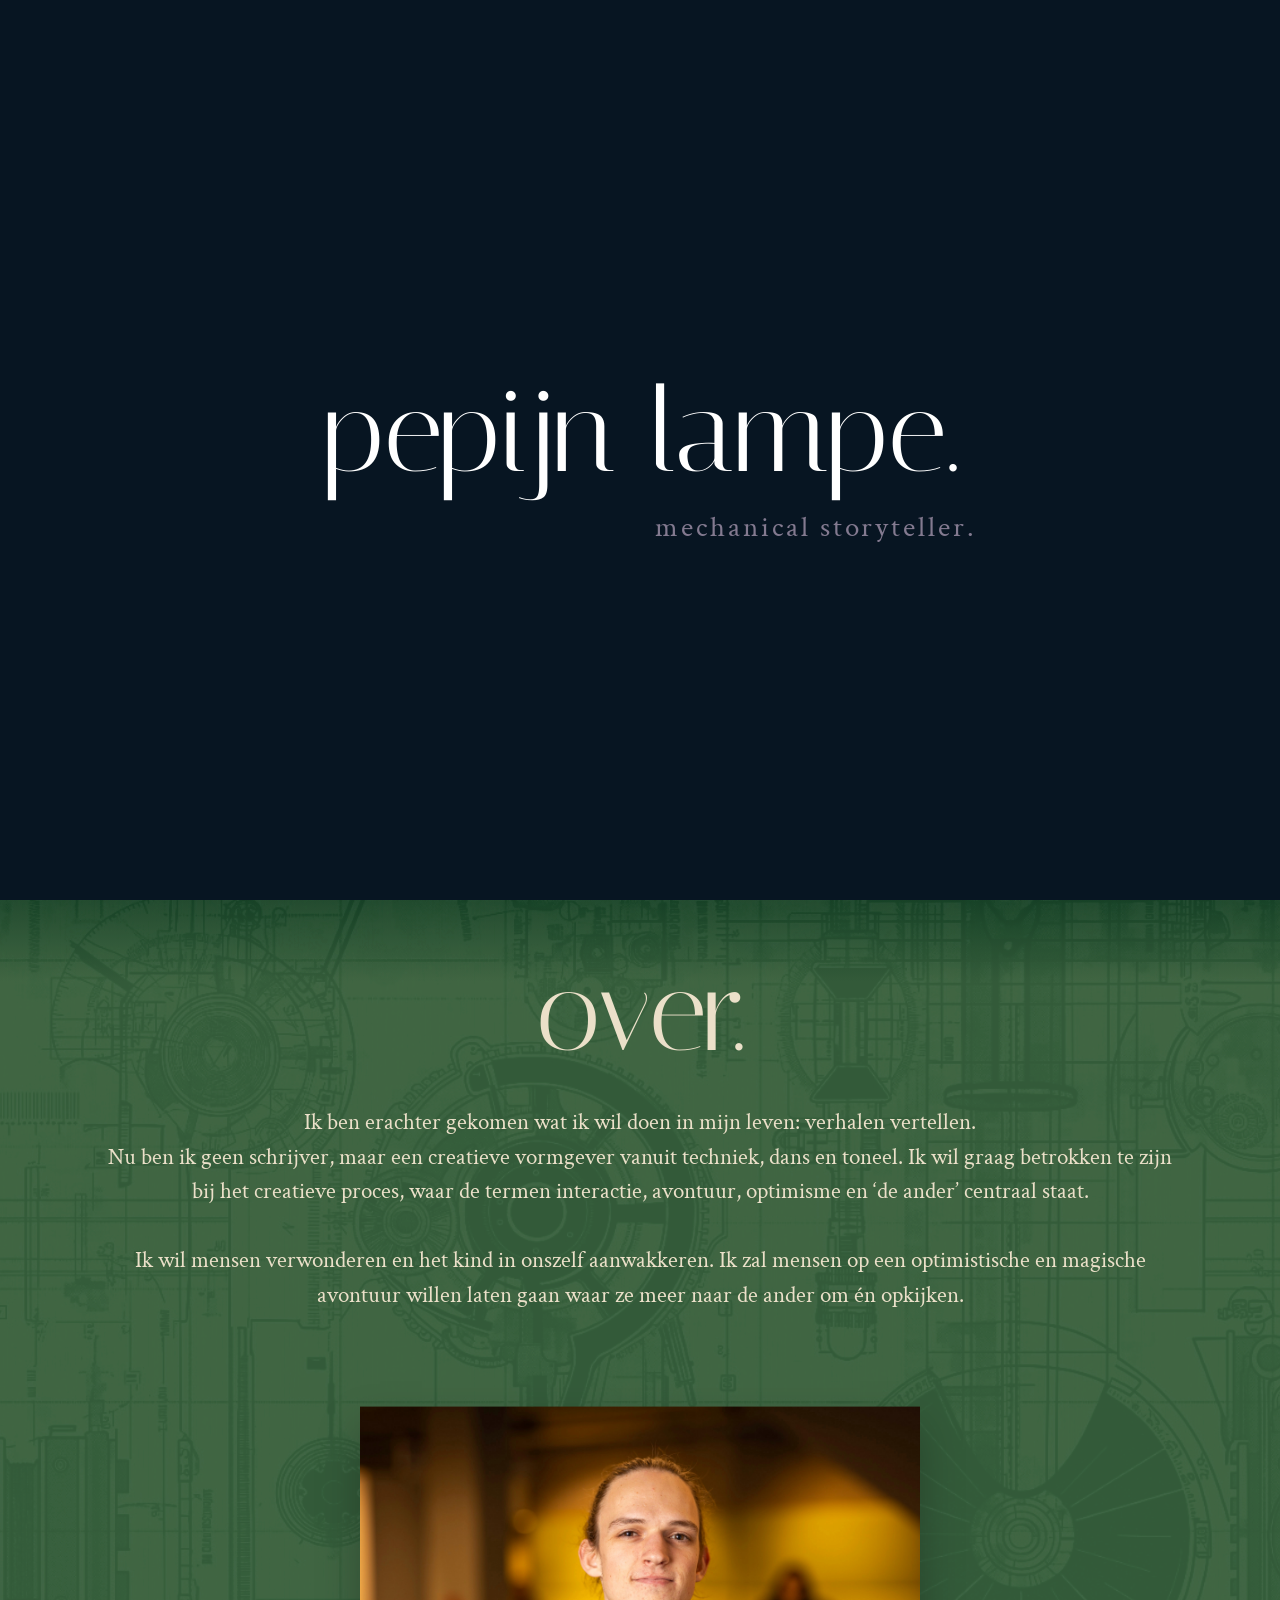
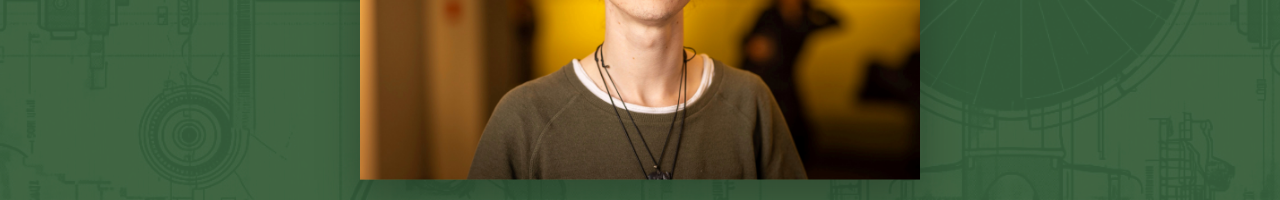
==== index.html @ c60a354a "Added Head and About Page" ====
<!doctype html>
<html lang="en">
  <head>
    <meta charset="utf-8" />
    <meta name="viewport" content="width=device-width, initial-scale=1" />
    <title>Pepijn Lampe</title>
    <link
      href="https://fonts.googleapis.com/css2?family=Italiana&display=swap"
      rel="stylesheet"
    />
    <link
      href="https://fonts.googleapis.com/css2?family=Crimson+Text:ital,wght@0,400;0,600;0,700;1,400;1,600;1,700&display=swap"
      rel="stylesheet"
    />
    <style>
      html,
      body {
        height: 100%;
        margin: 0;
      }
      body {
        background: #071522;
        margin: 0;
      }
      .section {
        min-height: 100vh;
        width: 100%;
        display: grid;
        place-items: center;
      }
      .section--hero {
        background: #071522;
      }
      .title {
        font-family: "Italiana", serif;
        font-size: 120pt;
        font-weight: lighter;
        color: #ffffff;
        line-height: 1;
        text-align: center;
        white-space: nowrap;
      }
      .hero {
        display: flex;
        flex-direction: column;
        align-items: center;
      }
      .name-line {
        display: block;
      }
      .subtitle {
        margin-top: 0.25em;
        font-size: 0.25em;
        color: #837a90;
        font-family: "Crimson Text", serif;
        font-weight: 400;
        font-style: normal;
        letter-spacing: 0.1em;
        transform: translate(6em, 0.5em); /* increase/decrease this */
      }

      .section--about {
        background: linear-gradient(to bottom, #174327 0%, #355e3b 9%, #355e3b 100%);
        --about-bg-image: url("source/background_picture.jpg");
        color: #ffffff;
        padding: 6vh 8vw;
        box-sizing: border-box;
        place-items: start center;
        position: relative;
        overflow: hidden;
      }
      .section--about::before {
        content: "";
        position: absolute;
        inset: 0;
        background-image: var(--about-bg-image, none);
        background-size: cover;
        background-position: center;
        opacity: 0.05;
        mix-blend-mode: hard-light;
        pointer-events: none;
        z-index: 0;
      }
      .section--about > * {
        position: relative;
        z-index: 1;
      }
      .about-wrap {
        width: min(70ch, 100%);
        display: flex;
        flex-direction: column;
        gap: 4vh;
        font-size: clamp(56px, 9vw, 140px);
      }
      .about-title {
        font-family: "Italiana", serif;
        font-weight: lighter;
        font-size: 1em;
        color: #EBE0C9;
        line-height: 1;
        text-align: center;
        margin: 0;
      }
      .about-body {
        font-family: "Crimson Text", serif;
        font-weight: 400;
        font-style: normal;
        font-size: 0.2em;
        color: #EBE0C9;
        line-height: 1.5;
        text-align: center;
        white-space: normal;
        margin: 0;
      }
      .about-photo {
        width: 45vw;
        max-width: 560px;
        aspect-ratio: 3 / 2;
        object-fit: cover;
        margin: 0 auto;
        display: block;
        box-shadow: 0 20px 40px rgba(0, 0, 0, 0.25);
        transform: translate(0, 0.5em);
      }
    </style>
  </head>
  <body>
    <section class="section section--hero" aria-label="Home">
      <main id="title" class="title hero" aria-label="Main title">
        <span class="name-line">pepijn lampe.</span>
        <span class="subtitle">mechanical storyteller.</span>
      </main>
    </section>

    <section class="section section--about" aria-label="About">
      <div class="about-wrap">
        <h2 class="about-title">over.</h2>
        <p class="about-body">
          Ik ben erachter gekomen wat ik wil doen in mijn leven: verhalen
          vertellen. <br />Nu ben ik geen schrijver, maar een creatieve vormgever
          vanuit techniek, dans en toneel. Ik wil graag betrokken te zijn bij het
          creatieve proces, waar de termen interactie, avontuur, optimisme en
          ‘de ander’ centraal staat.
          <br /><br />
          Ik wil mensen verwonderen en het kind in onszelf aanwakkeren. Ik zal
          mensen op een optimistische en magische avontuur willen laten gaan waar
          ze meer naar de ander om én opkijken.
        </p>
        <img
          class="about-photo"
          src="source/pasfoto_pep.jpg"
          alt="Pasfoto Pepijn Lampe"
        />
      </div>
    </section>
    <script>
      (function () {
        const el = document.getElementById("title");
        if (!el) return;

        const BASE_PX = 160; // ~120pt at 96dpi; used as starting point
        const TARGET_VW = 0.5; // aim for 50% viewport width
        const MIN_VW = 0.25;
        const MAX_VW = 0.75;

        function clamp(n, min, max) {
          return Math.max(min, Math.min(max, n));
        }

        function fit() {
          const vw = window.innerWidth;
          const minW = vw * MIN_VW;
          const maxW = vw * MAX_VW;
          const targetW = clamp(vw * TARGET_VW, minW, maxW);

          el.style.fontSize = BASE_PX + "px";
          const w = el.getBoundingClientRect().width || 1;
          const scale = targetW / w;
          el.style.fontSize = Math.max(1, BASE_PX * scale) + "px";
        }

        let raf = 0;
        function scheduleFit() {
          cancelAnimationFrame(raf);
          raf = requestAnimationFrame(fit);
        }

        window.addEventListener("resize", scheduleFit, { passive: true });
        scheduleFit();
      })();
    </script>
  </body>
</html>
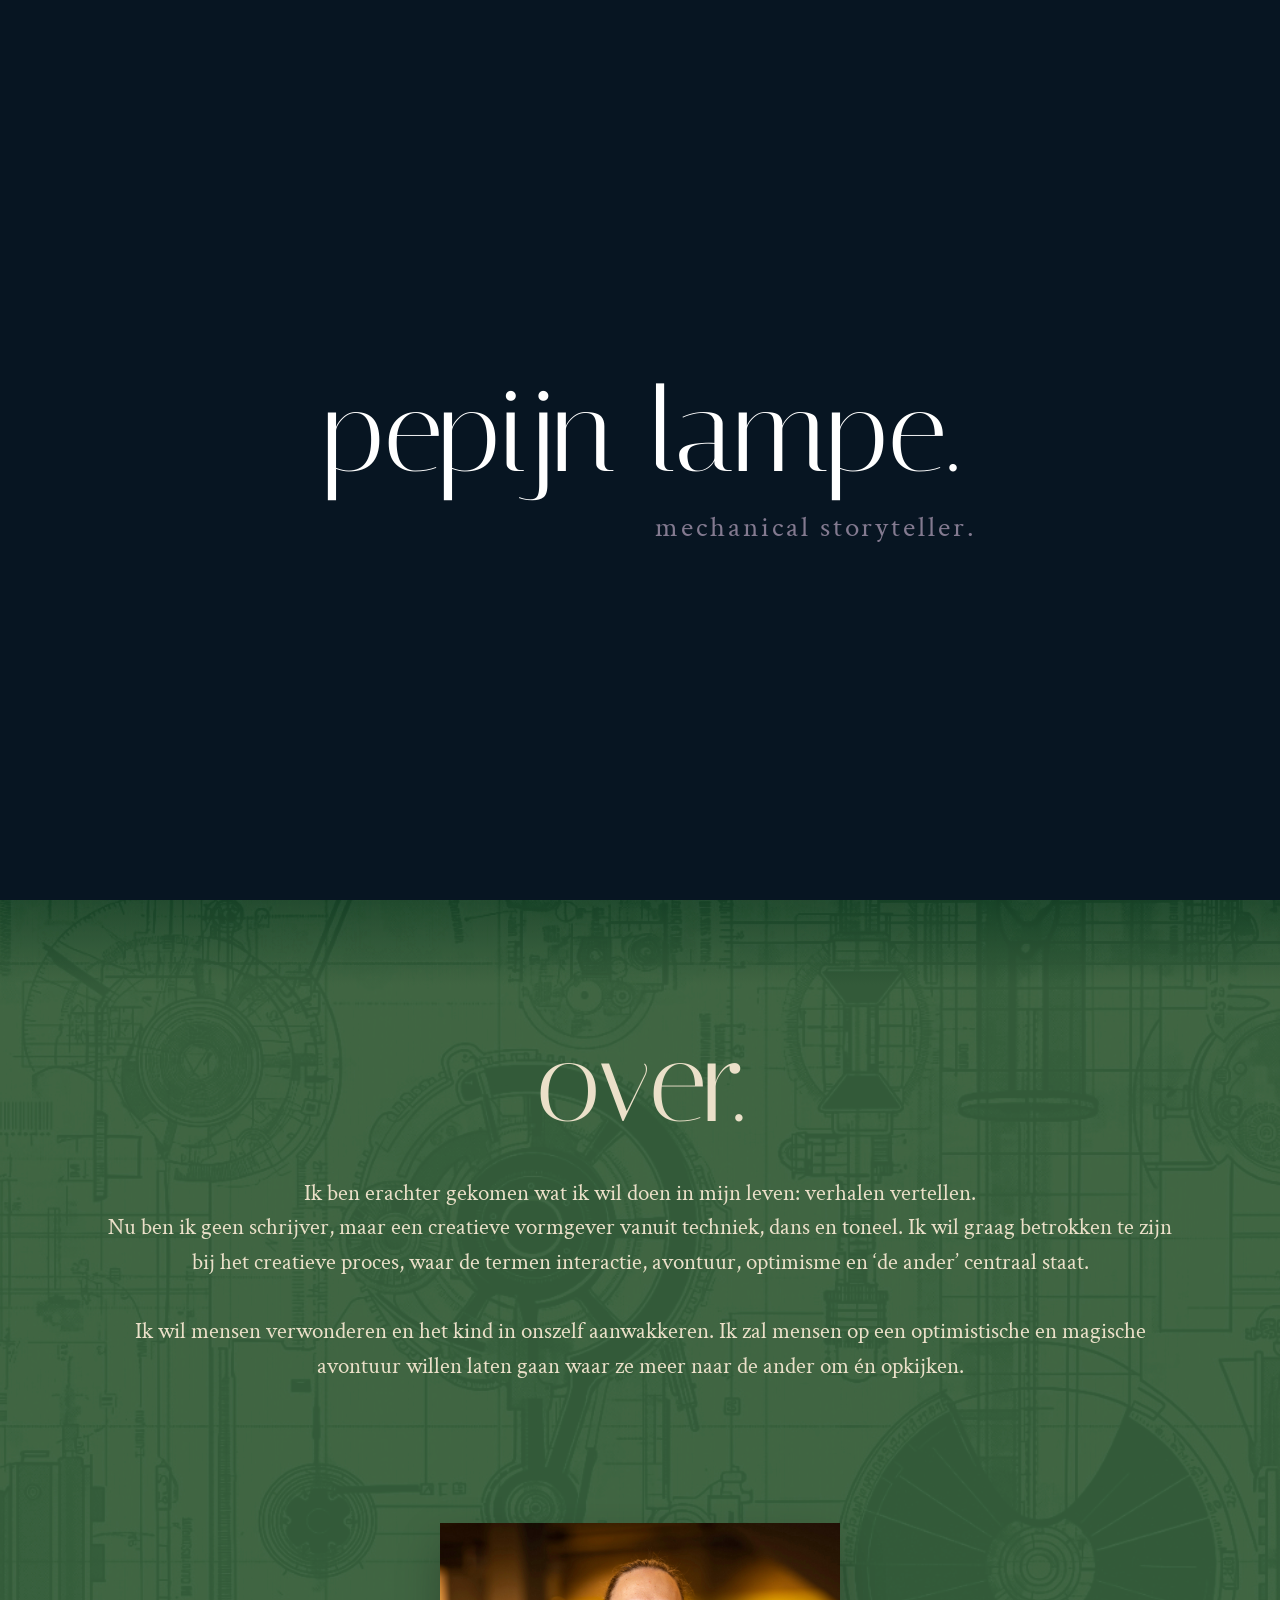
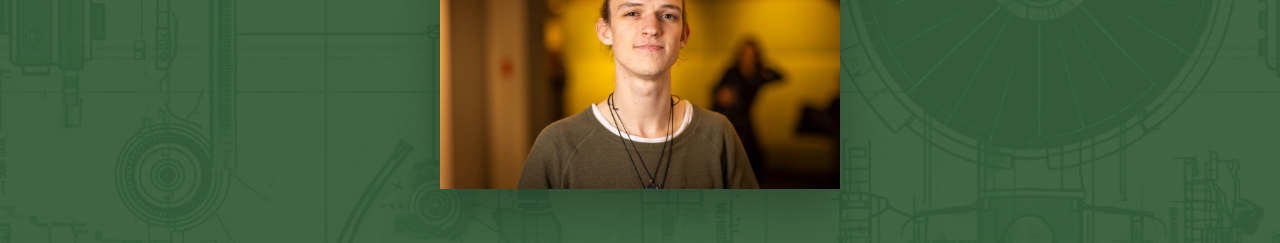
==== commit 64a1c59d: "addedPhoto" ====
--- a/index.html
+++ b/index.html
@@ -105,7 +105,7 @@
         font-family: "Crimson Text", serif;
         font-weight: 400;
         font-style: normal;
-        font-size: 0.2em;
+        font-size: clamp(7pt, 0.2em, 100vw);
         color: #EBE0C9;
         line-height: 1.5;
         text-align: center;
@@ -113,14 +113,12 @@
         margin: 0;
       }
       .about-photo {
-        width: 45vw;
-        max-width: 560px;
+        width: min(400px, 90vw);
         aspect-ratio: 3 / 2;
         object-fit: cover;
         margin: 0 auto;
         display: block;
         box-shadow: 0 20px 40px rgba(0, 0, 0, 0.25);
-        transform: translate(0, 0.5em);
       }
     </style>
   </head>
@@ -134,6 +132,7 @@
 
     <section class="section section--about" aria-label="About">
       <div class="about-wrap">
+        <p class="about-body"> <br/> </p>
         <h2 class="about-title">over.</h2>
         <p class="about-body">
           Ik ben erachter gekomen wat ik wil doen in mijn leven: verhalen
@@ -145,6 +144,8 @@
           Ik wil mensen verwonderen en het kind in onszelf aanwakkeren. Ik zal
           mensen op een optimistische en magische avontuur willen laten gaan waar
           ze meer naar de ander om én opkijken.
+          <br /><br />
+          <br /><br />
         </p>
         <img
           class="about-photo"
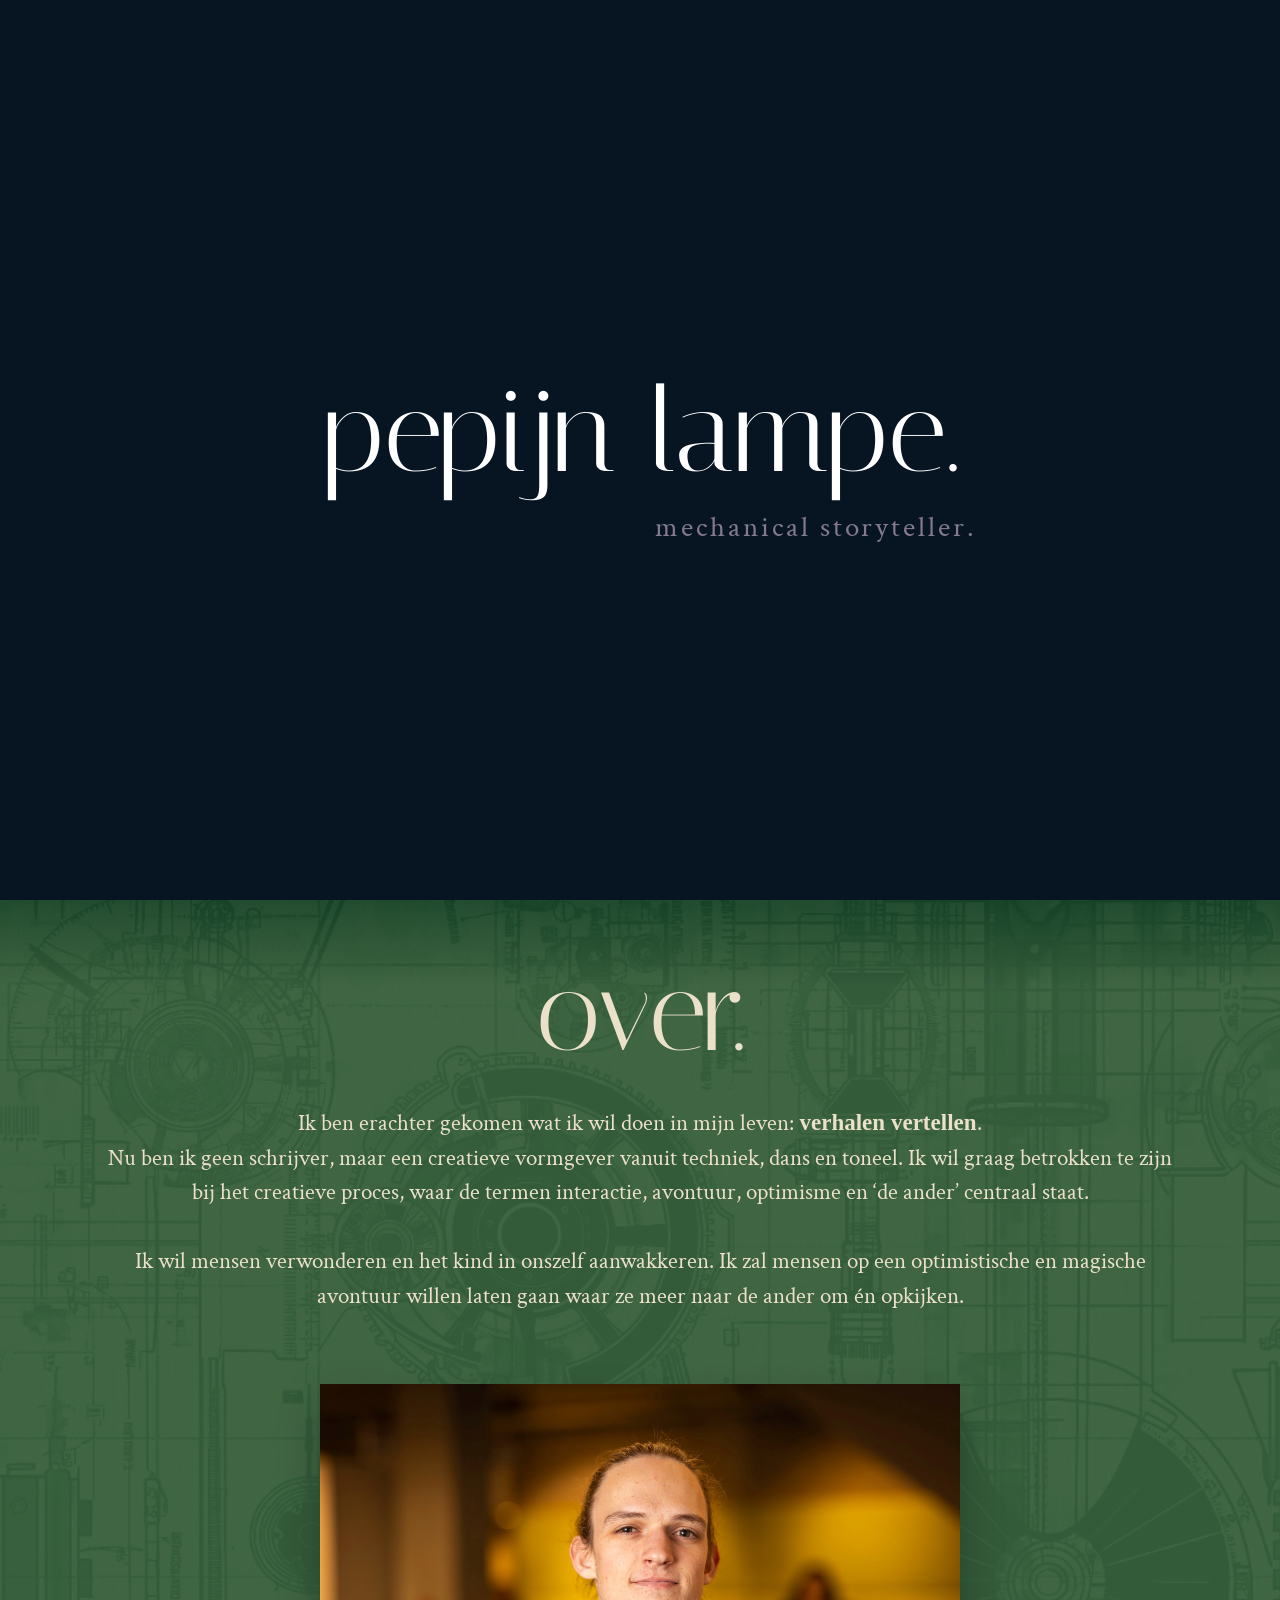
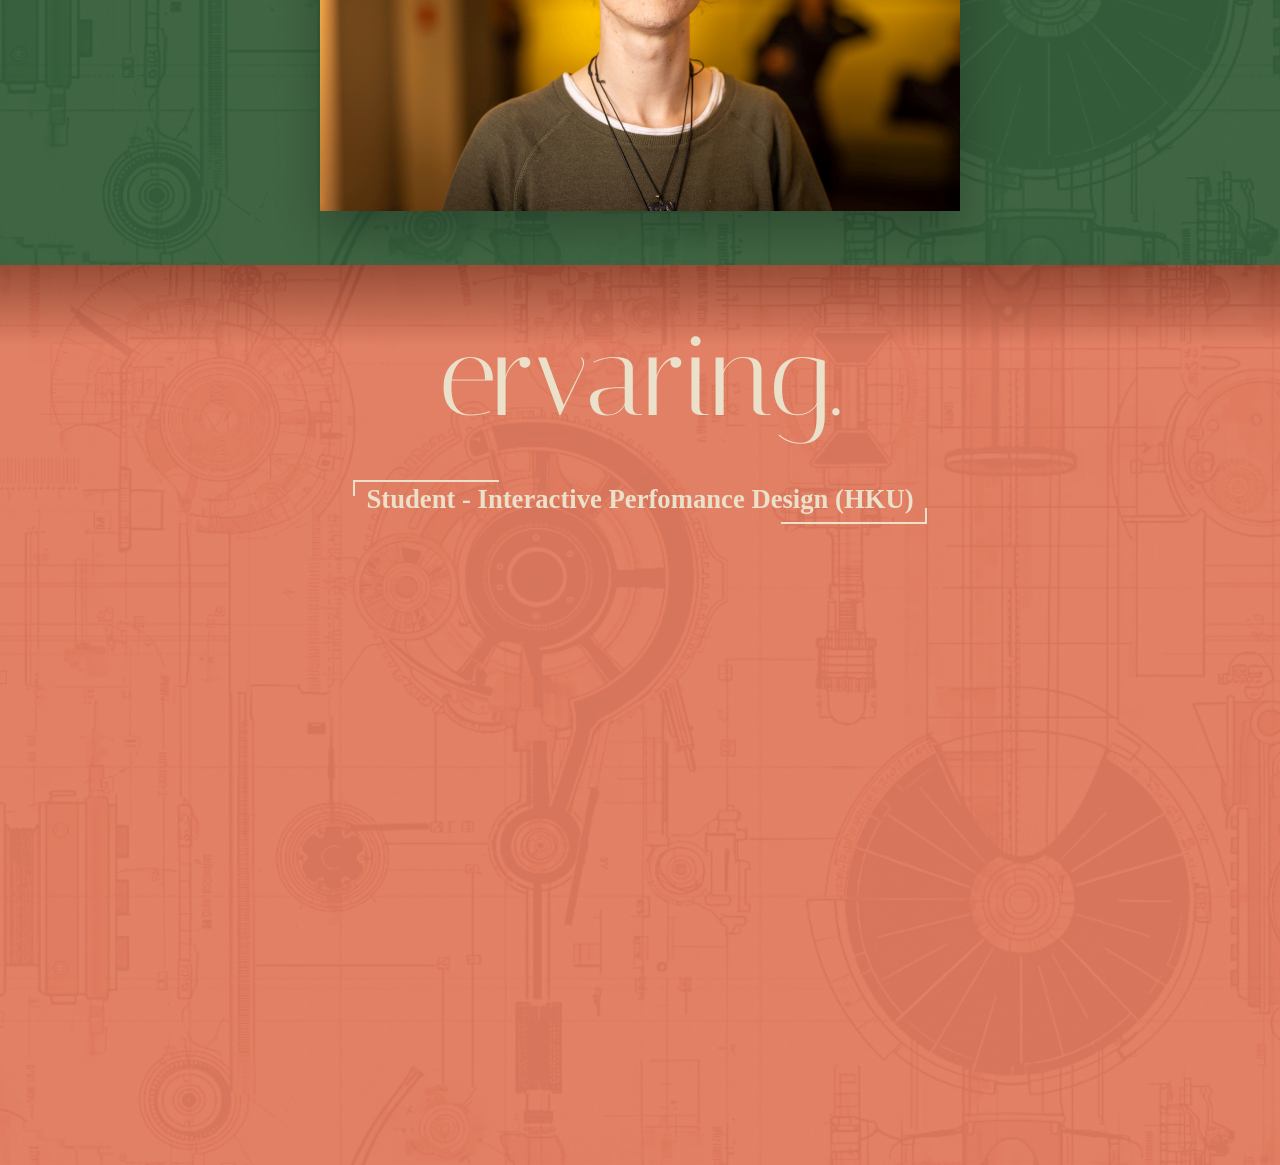
==== commit 25f658f3: "New CSS" ====
--- a/index.html
+++ b/index.html
@@ -12,115 +12,7 @@
       href="https://fonts.googleapis.com/css2?family=Crimson+Text:ital,wght@0,400;0,600;0,700;1,400;1,600;1,700&display=swap"
       rel="stylesheet"
     />
-    <style>
-      html,
-      body {
-        height: 100%;
-        margin: 0;
-      }
-      body {
-        background: #071522;
-        margin: 0;
-      }
-      .section {
-        min-height: 100vh;
-        width: 100%;
-        display: grid;
-        place-items: center;
-      }
-      .section--hero {
-        background: #071522;
-      }
-      .title {
-        font-family: "Italiana", serif;
-        font-size: 120pt;
-        font-weight: lighter;
-        color: #ffffff;
-        line-height: 1;
-        text-align: center;
-        white-space: nowrap;
-      }
-      .hero {
-        display: flex;
-        flex-direction: column;
-        align-items: center;
-      }
-      .name-line {
-        display: block;
-      }
-      .subtitle {
-        margin-top: 0.25em;
-        font-size: 0.25em;
-        color: #837a90;
-        font-family: "Crimson Text", serif;
-        font-weight: 400;
-        font-style: normal;
-        letter-spacing: 0.1em;
-        transform: translate(6em, 0.5em); /* increase/decrease this */
-      }
-
-      .section--about {
-        background: linear-gradient(to bottom, #174327 0%, #355e3b 9%, #355e3b 100%);
-        --about-bg-image: url("source/background_picture.jpg");
-        color: #ffffff;
-        padding: 6vh 8vw;
-        box-sizing: border-box;
-        place-items: start center;
-        position: relative;
-        overflow: hidden;
-      }
-      .section--about::before {
-        content: "";
-        position: absolute;
-        inset: 0;
-        background-image: var(--about-bg-image, none);
-        background-size: cover;
-        background-position: center;
-        opacity: 0.05;
-        mix-blend-mode: hard-light;
-        pointer-events: none;
-        z-index: 0;
-      }
-      .section--about > * {
-        position: relative;
-        z-index: 1;
-      }
-      .about-wrap {
-        width: min(70ch, 100%);
-        display: flex;
-        flex-direction: column;
-        gap: 4vh;
-        font-size: clamp(56px, 9vw, 140px);
-      }
-      .about-title {
-        font-family: "Italiana", serif;
-        font-weight: lighter;
-        font-size: 1em;
-        color: #EBE0C9;
-        line-height: 1;
-        text-align: center;
-        margin: 0;
-      }
-      .about-body {
-        font-family: "Crimson Text", serif;
-        font-weight: 400;
-        font-style: normal;
-        font-size: clamp(7pt, 0.2em, 100vw);
-        color: #EBE0C9;
-        line-height: 1.5;
-        text-align: center;
-        white-space: normal;
-        margin: 0;
-      }
-      .about-photo {
-        width: min(400px, 90vw);
-        aspect-ratio: 3 / 2;
-        object-fit: cover;
-        margin: 0 auto;
-        display: block;
-        box-shadow: 0 20px 40px rgba(0, 0, 0, 0.25);
-      }
-    </style>
+    <link rel="stylesheet" href="styles.css" />
   </head>
   <body>
     <section class="section section--hero" aria-label="Home">
@@ -130,13 +22,12 @@
       </main>
     </section>
 
-    <section class="section section--about" aria-label="About">
+    <section class="section section--about" aria-label="over">
       <div class="about-wrap">
-        <p class="about-body"> <br/> </p>
         <h2 class="about-title">over.</h2>
         <p class="about-body">
-          Ik ben erachter gekomen wat ik wil doen in mijn leven: verhalen
-          vertellen. <br />Nu ben ik geen schrijver, maar een creatieve vormgever
+          Ik ben erachter gekomen wat ik wil doen in mijn leven: <strong> verhalen
+          vertellen</strong>. <br />Nu ben ik geen schrijver, maar een creatieve vormgever
           vanuit techniek, dans en toneel. Ik wil graag betrokken te zijn bij het
           creatieve proces, waar de termen interactie, avontuur, optimisme en
           ‘de ander’ centraal staat.
@@ -145,13 +36,27 @@
           mensen op een optimistische en magische avontuur willen laten gaan waar
           ze meer naar de ander om én opkijken.
           <br /><br />
-          <br /><br />
         </p>
         <img
           class="about-photo"
           src="source/pasfoto_pep.jpg"
           alt="Pasfoto Pepijn Lampe"
         />
+      </div>
+    </section>
+
+    <section class="section section--experience" aria-label="ervaring">
+      <div class="experience-wrap">
+        <h2 class="about-title">ervaring.</h2>
+        <div class="hover-reveal" aria-label="Experience item">
+          <button class="hover-reveal__trigger" type="button">
+            Student - Interactive Perfomance Design (HKU)
+          </button>
+          <p class="hover-reveal__body">
+            In 2025 ben ik begonnen aan een kunststudie waarin performance en
+            design word samengevormd in een interactieve installatie.
+          </p>
+        </div>
       </div>
     </section>
     <script>
--- a/styles.css
+++ b/styles.css
@@ -0,0 +1,269 @@
+html,
+body {
+  height: 100%;
+  margin: 0;
+}
+
+body {
+  background: #071522;
+  margin: 0;
+}
+
+.section {
+  min-height: 100vh;
+  width: 100%;
+  display: grid;
+  place-items: center;
+}
+
+.section--hero {
+  min-height: 100vh;
+  background: #071522;
+}
+
+.title {
+  font-family: "Italiana", serif;
+  font-size: 120pt;
+  font-weight: lighter;
+  color: #ffffff;
+  line-height: 1;
+  text-align: center;
+  white-space: nowrap;
+}
+
+.hero {
+  display: flex;
+  flex-direction: column;
+  align-items: center;
+}
+
+.name-line {
+  display: block;
+}
+
+.subtitle {
+  margin-top: 0.25em;
+  font-size: 0.25em;
+  color: #837a90;
+  font-family: "Crimson Text", serif;
+  font-weight: 400;
+  font-style: normal;
+  letter-spacing: 0.1em;
+  transform: translate(6em, 0.5em); /* increase/decrease this */
+}
+
+.section--about {
+  background: linear-gradient(to bottom, #174327 0%, #355e3b 9%, #355e3b 100%);
+  --about-bg-image: url("source/background_picture.jpg");
+  color: #ffffff;
+  padding: 6vh 8vw;
+  box-sizing: border-box;
+  place-items: start center;
+  position: relative;
+  overflow: hidden;
+}
+
+.section--about::before {
+  content: "";
+  position: absolute;
+  inset: 0;
+  background-image: var(--about-bg-image, none);
+  background-size: cover;
+  background-position: center;
+  opacity: 0.05;
+  mix-blend-mode: hard-light;
+  pointer-events: none;
+  z-index: 0;
+}
+
+.section--about > * {
+  position: relative;
+  z-index: 1;
+}
+
+.about-wrap {
+  width: min(70ch, 100%);
+  display: flex;
+  flex-direction: column;
+  gap: 4vh;
+  font-size: clamp(56px, 9vw, 140px);
+}
+
+.about-title {
+  font-family: "Italiana", serif;
+  font-weight: lighter;
+  font-size: 1em;
+  color: #ebe0c9;
+  line-height: 1;
+  text-align: center;
+  margin: 0;
+}
+
+.about-body {
+  font-family: "Crimson Text", serif;
+  font-weight: 400;
+  font-style: normal;
+  font-size: clamp(7pt, 0.2em, 500vw);
+  color: #ebe0c9;
+  line-height: 1.5;
+  text-align: center;
+  white-space: normal;
+  margin: 0;
+}
+
+.about-photo {
+  width: 50vw;
+  aspect-ratio: 3 / 2;
+  object-fit: cover;
+  margin: 0 auto;
+  display: block;
+  box-shadow: 0 20px 40px rgba(0, 0, 0, 0.25);
+}
+
+.section--experience {
+  background: linear-gradient(to bottom, #944530 0%, #e07a5f 9%, #e07a5f 100%);
+  --about-bg-image: url("source/background_picture.jpg");
+  color: #ffffff;
+  padding: 6vh 8vw;
+  box-sizing: border-box;
+  place-items: start center;
+  position: relative;
+  overflow: hidden;
+}
+
+.section--experience::before {
+  content: "";
+  position: absolute;
+  inset: 0;
+  background-image: var(--about-bg-image, none);
+  background-size: cover;
+  background-position: center;
+  opacity: 0.05;
+  mix-blend-mode: hard-light;
+  pointer-events: none;
+  z-index: 0;
+}
+
+.section--experience > * {
+  position: relative;
+  z-index: 1;
+}
+
+.experience-wrap {
+  width: 100%;
+  display: flex;
+  flex-direction: column;
+  align-items: center;
+  gap: 4vh;
+  font-size: clamp(56px, 9vw, 140px);
+}
+
+.experience-title {
+  font-family: "Italiana", serif;
+  font-weight: lighter;
+  font-size: 1em;
+  color: #ebe0c9;
+  line-height: 1;
+  text-align: center;
+  margin: 0;
+}
+
+.hover-reveal {
+  width: min(80ch, 100%);
+  display: flex;
+  flex-direction: column;
+  align-items: center;
+  gap: 12px;
+}
+
+.hover-reveal__trigger {
+  appearance: none;
+  background: transparent;
+  border: 0;
+  padding: 14px 18px;
+  cursor: pointer;
+  color: #ebe0c9;
+  font-family: "Crimson Text", serif;
+  font-weight: 700;
+  font-size: clamp(11pt, 2.6vw, 20pt);
+  text-align: center;
+  position: relative;
+}
+
+.hover-reveal__trigger::before,
+.hover-reveal__trigger::after {
+  content: "";
+  position: absolute;
+  width: 144px;
+  height: 14px;
+  border-color: currentColor;
+  transition:
+    transform 280ms ease,
+    width 280ms ease,
+    height 280ms ease;
+}
+
+/* upper-left corner */
+.hover-reveal__trigger::before {
+  left: 0;
+  top: 0;
+  border-left: 2px solid currentColor;
+  border-top: 2px solid currentColor;
+  transform: translate(5px, 10px);
+}
+
+/* lower-right corner */
+.hover-reveal__trigger::after {
+  right: 0;
+  bottom: 0;
+  border-right: 2px solid currentColor;
+  border-bottom: 2px solid currentColor;
+  transform: translate(-5px, -5px);
+}
+
+.hover-reveal__body {
+  color: #ebe0c9;
+  font-family: "Crimson Text", serif;
+  font-weight: 400;
+  font-size: 14pt;
+  line-height: 1.5;
+  text-align: center;
+  margin: 0;
+  max-height: 0;
+  opacity: 0;
+  transform: translateY(-6px);
+  overflow: hidden;
+  transition:
+    max-height 320ms ease,
+    opacity 200ms ease,
+    transform 200ms ease;
+}
+
+.hover-reveal:hover .hover-reveal__body,
+.hover-reveal:focus-within .hover-reveal__body {
+  max-height: 240px;
+  opacity: 1;
+  transform: translateY(0);
+}
+
+.hover-reveal:hover .hover-reveal__trigger::before,
+.hover-reveal:focus-within .hover-reveal__trigger::before {
+  width: 26px;
+  height: 26px;
+  transform: translate(-12px, -7px);
+}
+
+.hover-reveal:hover .hover-reveal__trigger::after,
+.hover-reveal:focus-within .hover-reveal__trigger::after {
+  width: 26px;
+  height: 26px;
+  transform: translate(12px, 7px);
+}
+
+@media (prefers-reduced-motion: reduce) {
+  .hover-reveal__trigger::before,
+  .hover-reveal__trigger::after,
+  .hover-reveal__body {
+    transition: none;
+  }
+}
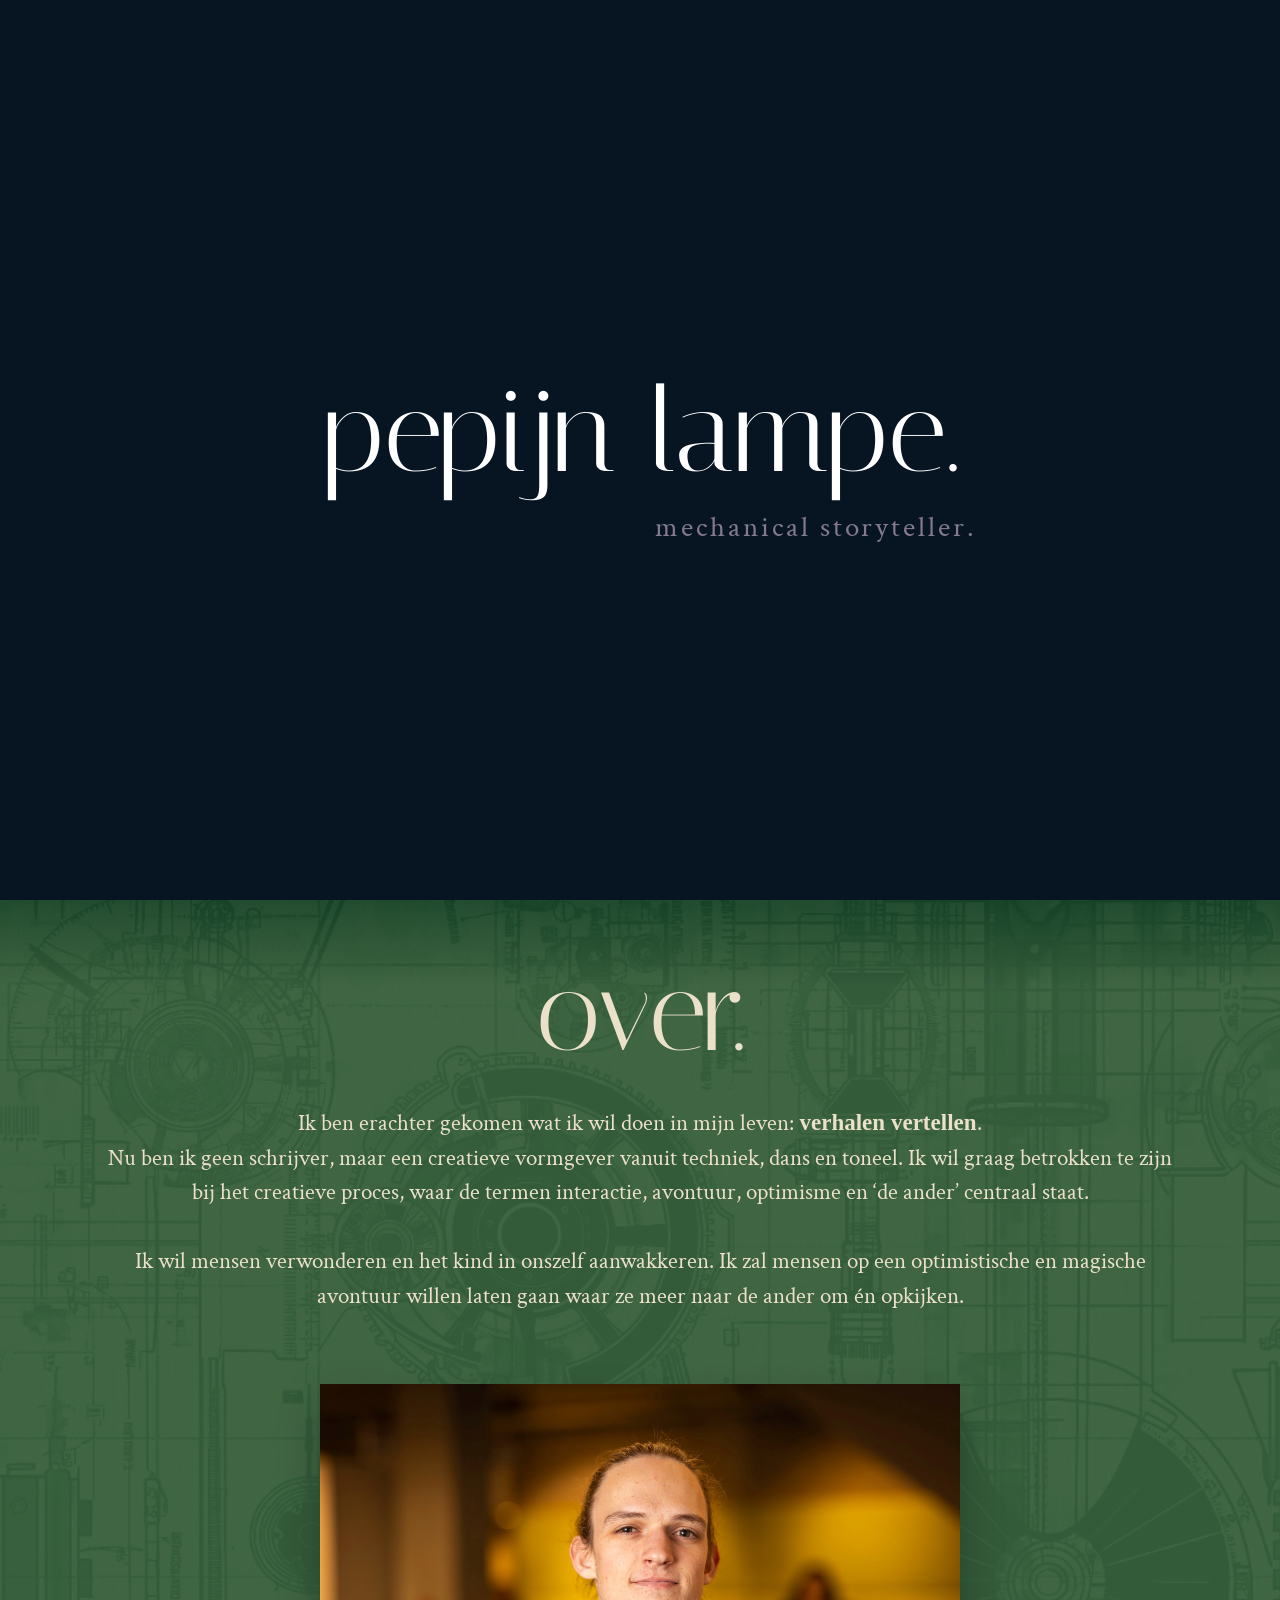
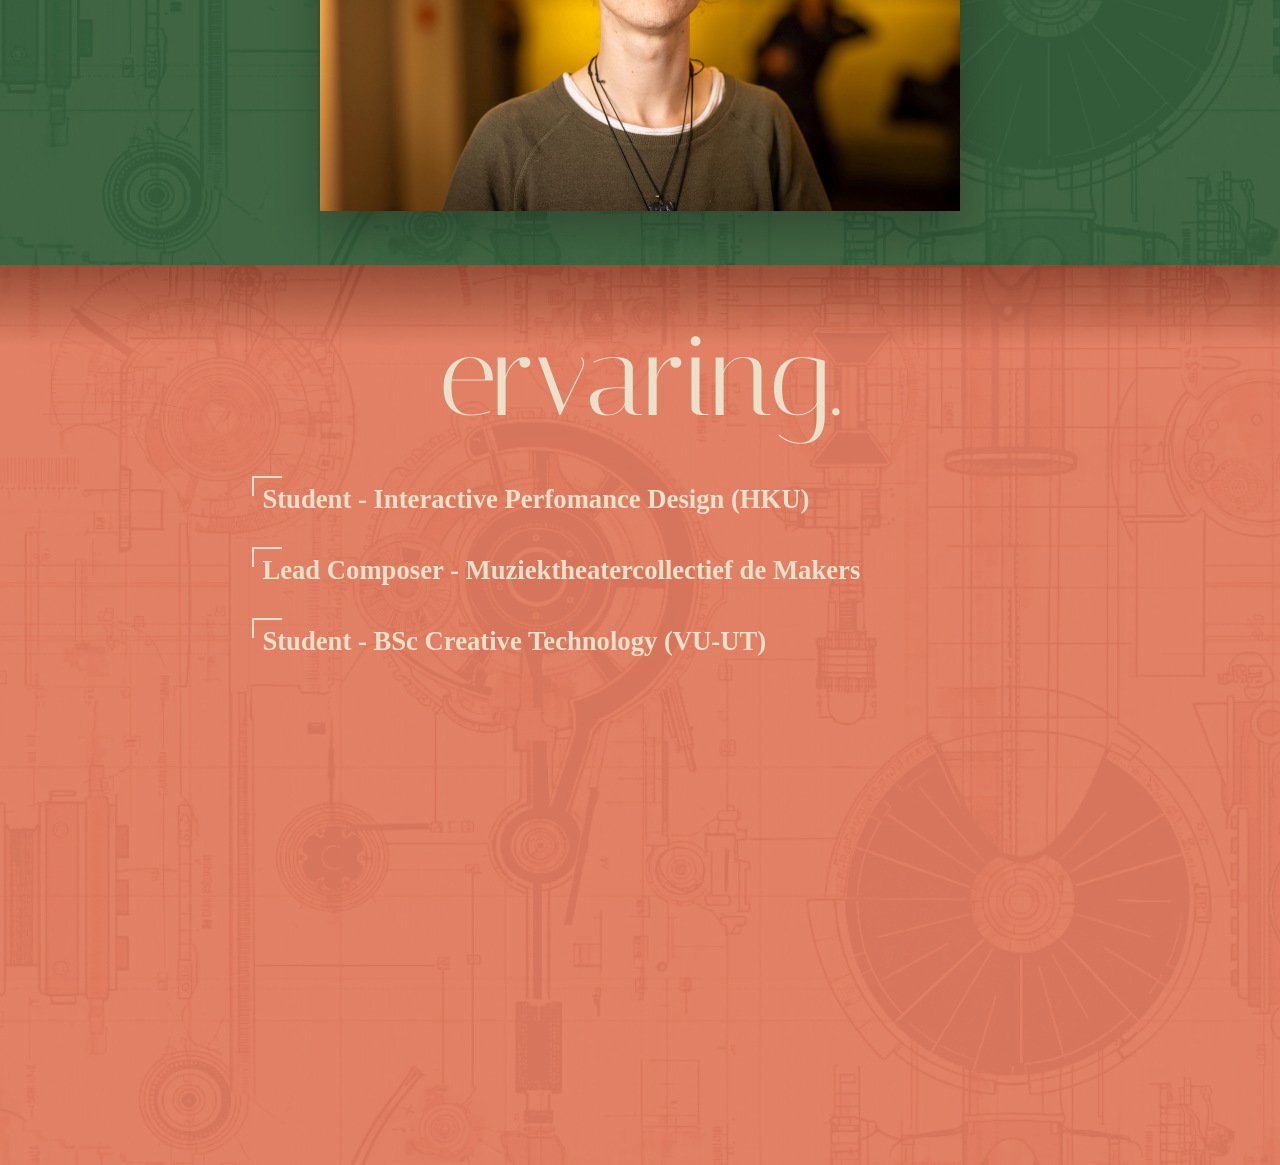
==== commit 0e85f139: "Added interactive experience placques" ====
--- a/index.html
+++ b/index.html
@@ -48,14 +48,45 @@
     <section class="section section--experience" aria-label="ervaring">
       <div class="experience-wrap">
         <h2 class="about-title">ervaring.</h2>
-        <div class="hover-reveal" aria-label="Experience item">
-          <button class="hover-reveal__trigger" type="button">
-            Student - Interactive Perfomance Design (HKU)
-          </button>
-          <p class="hover-reveal__body">
-            In 2025 ben ik begonnen aan een kunststudie waarin performance en
-            design word samengevormd in een interactieve installatie.
-          </p>
+        <div class="experience-list" aria-label="Experience items">
+          <div class="hover-reveal" aria-label="Experience item">
+            <div class="hover-reveal__box">
+              <button class="hover-reveal__trigger" type="button">
+                Student - Interactive Perfomance Design (HKU)
+              </button>
+              <p class="hover-reveal__body">
+                In 2025 ben ik begonnen aan een kunststudie waarin performance en
+                design word samengevormd in een interactieve installatie.
+              </p>
+            </div>
+          </div>
+          <div class="hover-reveal" aria-label="Experience item">
+            <div class="hover-reveal__box">
+              <button class="hover-reveal__trigger" type="button">
+                Lead Composer - Muziektheatercollectief de Makers
+              </button>
+              <p class="hover-reveal__body">
+                Met een groep vrienden hebben we een collectief opgericht om
+                verder te werken aan onze eigen projecten en producties. In dit
+                collectief mocht ik meewerken aan het co-schrijven van liedjes en
+                het componeren van orkestrale arrangementen.
+              </p>
+            </div>
+          </div>
+          <div class="hover-reveal" aria-label="Experience item">
+            <div class="hover-reveal__box">
+              <button class="hover-reveal__trigger" type="button">
+                Student - BSc Creative Technology (VU-UT)
+              </button>
+              <p class="hover-reveal__body">
+                In 2023 ben ik begonnen aan een wetenschappelijke bachelor
+                Creative Technology in Amsterdam. Deze bachelor combineert
+                Computer Science, Electrical Engineering en Industrial Design in
+                één en richt zich op het snel prototypen van technische producten
+                en oplossingen om de beste output voor een probleem te verkennen.
+              </p>
+            </div>
+          </div>
         </div>
       </div>
     </section>
--- a/styles.css
+++ b/styles.css
@@ -158,6 +158,13 @@
   font-size: clamp(56px, 9vw, 140px);
 }
 
+.experience-list {
+  width: 100%;
+  display: flex;
+  flex-direction: column;
+  gap: 0px;
+}
+
 .experience-title {
   font-family: "Italiana", serif;
   font-weight: lighter;
@@ -169,33 +176,46 @@
 }
 
 .hover-reveal {
-  width: min(80ch, 100%);
-  display: flex;
-  flex-direction: column;
-  align-items: center;
+  width: 100%;
+  --hover-reveal-gutter-idle: 12.5vw; /* 1/5 of the screen */
+  --hover-reveal-gutter-open: 12.5vw; /* 1/8 of the screen */
+}
+
+.hover-reveal__box {
+  width: min(
+    80ch,
+    calc(100% - (2 * var(--hover-reveal-gutter-idle)))
+  );
+  margin: 0 auto;
+  display: flex;
+  flex-direction: column;
   gap: 12px;
+  position: relative;
+  padding: 14px 18px;
+  color: #ebe0c9;
+  transition: width 280ms ease;
 }
 
 .hover-reveal__trigger {
   appearance: none;
   background: transparent;
   border: 0;
-  padding: 14px 18px;
+  padding: 0;
   cursor: pointer;
-  color: #ebe0c9;
+  color: inherit;
   font-family: "Crimson Text", serif;
   font-weight: 700;
   font-size: clamp(11pt, 2.6vw, 20pt);
-  text-align: center;
-  position: relative;
-}
-
-.hover-reveal__trigger::before,
-.hover-reveal__trigger::after {
+  text-align: left;
+  width: 100%;
+  transition: font-size 280ms ease;
+}
+
+.hover-reveal__box::before {
   content: "";
   position: absolute;
-  width: 144px;
-  height: 14px;
+  width: 28px;
+  height: 18px;
   border-color: currentColor;
   transition:
     transform 280ms ease,
@@ -204,30 +224,21 @@
 }
 
 /* upper-left corner */
-.hover-reveal__trigger::before {
+.hover-reveal__box::before {
   left: 0;
   top: 0;
   border-left: 2px solid currentColor;
   border-top: 2px solid currentColor;
-  transform: translate(5px, 10px);
-}
-
-/* lower-right corner */
-.hover-reveal__trigger::after {
-  right: 0;
-  bottom: 0;
-  border-right: 2px solid currentColor;
-  border-bottom: 2px solid currentColor;
-  transform: translate(-5px, -5px);
+  transform: translate(8px, 6px);
 }
 
 .hover-reveal__body {
-  color: #ebe0c9;
+  color: inherit;
   font-family: "Crimson Text", serif;
   font-weight: 400;
   font-size: 14pt;
   line-height: 1.5;
-  text-align: center;
+  text-align: left;
   margin: 0;
   max-height: 0;
   opacity: 0;
@@ -239,6 +250,11 @@
     transform 200ms ease;
 }
 
+.hover-reveal:hover .hover-reveal__box,
+.hover-reveal:focus-within .hover-reveal__box {
+  width: calc(100% - (2 * var(--hover-reveal-gutter-open)));
+}
+
 .hover-reveal:hover .hover-reveal__body,
 .hover-reveal:focus-within .hover-reveal__body {
   max-height: 240px;
@@ -246,23 +262,22 @@
   transform: translateY(0);
 }
 
-.hover-reveal:hover .hover-reveal__trigger::before,
-.hover-reveal:focus-within .hover-reveal__trigger::before {
-  width: 26px;
-  height: 26px;
-  transform: translate(-12px, -7px);
-}
-
-.hover-reveal:hover .hover-reveal__trigger::after,
-.hover-reveal:focus-within .hover-reveal__trigger::after {
-  width: 26px;
-  height: 26px;
-  transform: translate(12px, 7px);
+.hover-reveal:hover .hover-reveal__trigger,
+.hover-reveal:focus-within .hover-reveal__trigger {
+  font-size: clamp(11pt, 2.6vw, 14pt);
+}
+
+.hover-reveal:hover .hover-reveal__box::before,
+.hover-reveal:focus-within .hover-reveal__box::before {
+  width: 44px;
+  height: 28px;
+  transform: translate(2px, 2px);
 }
 
 @media (prefers-reduced-motion: reduce) {
-  .hover-reveal__trigger::before,
-  .hover-reveal__trigger::after,
+  .hover-reveal__box,
+  .hover-reveal__box::before,
+  .hover-reveal__trigger,
   .hover-reveal__body {
     transition: none;
   }
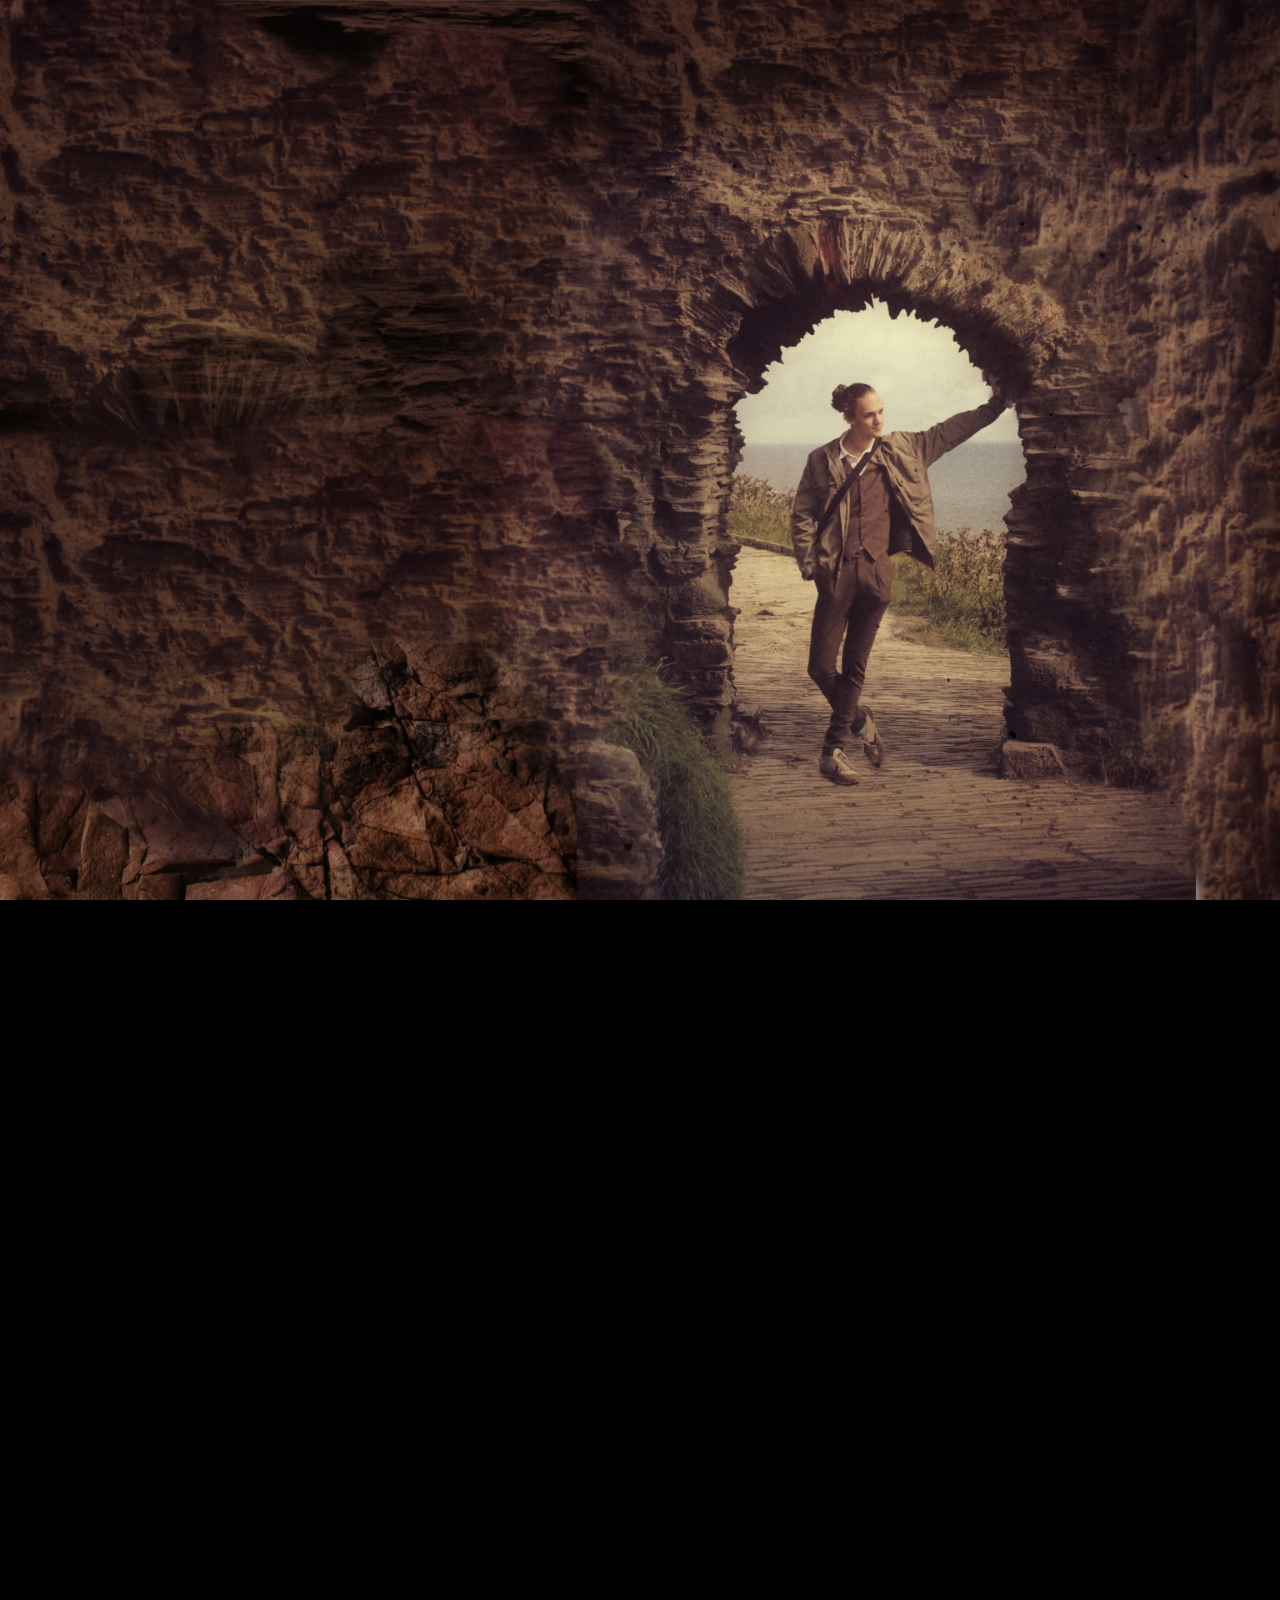
==== commit d71ee49b: "NewLayout de foto naar blue" ====
--- a/index.html
+++ b/index.html
@@ -1,130 +1,14 @@
 <!doctype html>
 <html lang="en">
   <head>
-    <meta charset="utf-8" />
-    <meta name="viewport" content="width=device-width, initial-scale=1" />
-    <title>Pepijn Lampe</title>
-    <link
-      href="https://fonts.googleapis.com/css2?family=Italiana&display=swap"
-      rel="stylesheet"
-    />
-    <link
-      href="https://fonts.googleapis.com/css2?family=Crimson+Text:ital,wght@0,400;0,600;0,700;1,400;1,600;1,700&display=swap"
-      rel="stylesheet"
-    />
-    <link rel="stylesheet" href="styles.css" />
+    <meta charset="UTF-8" />
+    <meta name="viewport" content="width=device-width, initial-scale=1.0" />
+    <title>peplamp</title>
+    <link rel="stylesheet" href="./styles.css" />
   </head>
   <body>
-    <section class="section section--hero" aria-label="Home">
-      <main id="title" class="title hero" aria-label="Main title">
-        <span class="name-line">pepijn lampe.</span>
-        <span class="subtitle">mechanical storyteller.</span>
-      </main>
-    </section>
-
-    <section class="section section--about" aria-label="over">
-      <div class="about-wrap">
-        <h2 class="about-title">over.</h2>
-        <p class="about-body">
-          Ik ben erachter gekomen wat ik wil doen in mijn leven: <strong> verhalen
-          vertellen</strong>. <br />Nu ben ik geen schrijver, maar een creatieve vormgever
-          vanuit techniek, dans en toneel. Ik wil graag betrokken te zijn bij het
-          creatieve proces, waar de termen interactie, avontuur, optimisme en
-          ‘de ander’ centraal staat.
-          <br /><br />
-          Ik wil mensen verwonderen en het kind in onszelf aanwakkeren. Ik zal
-          mensen op een optimistische en magische avontuur willen laten gaan waar
-          ze meer naar de ander om én opkijken.
-          <br /><br />
-        </p>
-        <img
-          class="about-photo"
-          src="source/pasfoto_pep.jpg"
-          alt="Pasfoto Pepijn Lampe"
-        />
-      </div>
-    </section>
-
-    <section class="section section--experience" aria-label="ervaring">
-      <div class="experience-wrap">
-        <h2 class="about-title">ervaring.</h2>
-        <div class="experience-list" aria-label="Experience items">
-          <div class="hover-reveal" aria-label="Experience item">
-            <div class="hover-reveal__box">
-              <button class="hover-reveal__trigger" type="button">
-                Student - Interactive Perfomance Design (HKU)
-              </button>
-              <p class="hover-reveal__body">
-                In 2025 ben ik begonnen aan een kunststudie waarin performance en
-                design word samengevormd in een interactieve installatie.
-              </p>
-            </div>
-          </div>
-          <div class="hover-reveal" aria-label="Experience item">
-            <div class="hover-reveal__box">
-              <button class="hover-reveal__trigger" type="button">
-                Lead Composer - Muziektheatercollectief de Makers
-              </button>
-              <p class="hover-reveal__body">
-                Met een groep vrienden hebben we een collectief opgericht om
-                verder te werken aan onze eigen projecten en producties. In dit
-                collectief mocht ik meewerken aan het co-schrijven van liedjes en
-                het componeren van orkestrale arrangementen.
-              </p>
-            </div>
-          </div>
-          <div class="hover-reveal" aria-label="Experience item">
-            <div class="hover-reveal__box">
-              <button class="hover-reveal__trigger" type="button">
-                Student - BSc Creative Technology (VU-UT)
-              </button>
-              <p class="hover-reveal__body">
-                In 2023 ben ik begonnen aan een wetenschappelijke bachelor
-                Creative Technology in Amsterdam. Deze bachelor combineert
-                Computer Science, Electrical Engineering en Industrial Design in
-                één en richt zich op het snel prototypen van technische producten
-                en oplossingen om de beste output voor een probleem te verkennen.
-              </p>
-            </div>
-          </div>
-        </div>
-      </div>
-    </section>
-    <script>
-      (function () {
-        const el = document.getElementById("title");
-        if (!el) return;
-
-        const BASE_PX = 160; // ~120pt at 96dpi; used as starting point
-        const TARGET_VW = 0.5; // aim for 50% viewport width
-        const MIN_VW = 0.25;
-        const MAX_VW = 0.75;
-
-        function clamp(n, min, max) {
-          return Math.max(min, Math.min(max, n));
-        }
-
-        function fit() {
-          const vw = window.innerWidth;
-          const minW = vw * MIN_VW;
-          const maxW = vw * MAX_VW;
-          const targetW = clamp(vw * TARGET_VW, minW, maxW);
-
-          el.style.fontSize = BASE_PX + "px";
-          const w = el.getBoundingClientRect().width || 1;
-          const scale = targetW / w;
-          el.style.fontSize = Math.max(1, BASE_PX * scale) + "px";
-        }
-
-        let raf = 0;
-        function scheduleFit() {
-          cancelAnimationFrame(raf);
-          raf = requestAnimationFrame(fit);
-        }
-
-        window.addEventListener("resize", scheduleFit, { passive: true });
-        scheduleFit();
-      })();
-    </script>
+    <main class="hero" aria-label="Homepage"></main>
+    <div class="scroll-tint" aria-hidden="true"></div>
+    <script src="./script.js" defer></script>
   </body>
-</html>+</html>
--- a/styles.css
+++ b/styles.css
@@ -1,284 +1,39 @@
+:root {
+  color-scheme: dark;
+}
+
 html,
 body {
   height: 100%;
-  margin: 0;
 }
 
 body {
-  background: #071522;
   margin: 0;
-}
-
-.section {
-  min-height: 100vh;
-  width: 100%;
-  display: grid;
-  place-items: center;
-}
-
-.section--hero {
-  min-height: 100vh;
-  background: #071522;
-}
-
-.title {
-  font-family: "Italiana", serif;
-  font-size: 120pt;
-  font-weight: lighter;
-  color: #ffffff;
-  line-height: 1;
-  text-align: center;
-  white-space: nowrap;
+  background: #000;
+  min-height: 200vh;
 }
 
 .hero {
-  display: flex;
-  flex-direction: column;
-  align-items: center;
-}
+  position: fixed;
+  inset: 0;
+  /* Layered backgrounds: overlay PNG on top of the photo */
+  background-image: url("./source/lonely_pep.png"), url("./source/background_rocks.jpg");
+  background-repeat: no-repeat;
+  background-size: cover, cover;
 
-.name-line {
-  display: block;
-}
-
-.subtitle {
-  margin-top: 0.25em;
-  font-size: 0.25em;
-  color: #837a90;
-  font-family: "Crimson Text", serif;
-  font-weight: 400;
-  font-style: normal;
-  letter-spacing: 0.1em;
-  transform: translate(6em, 0.5em); /* increase/decrease this */
-}
-
-.section--about {
-  background: linear-gradient(to bottom, #174327 0%, #355e3b 9%, #355e3b 100%);
-  --about-bg-image: url("source/background_picture.jpg");
-  color: #ffffff;
-  padding: 6vh 8vw;
-  box-sizing: border-box;
-  place-items: start center;
-  position: relative;
+  /* Keep the 3/4-width vertical seam centered as the viewport changes */
+  background-position: 75% center, 75% center;
   overflow: hidden;
-}
-
-.section--about::before {
-  content: "";
-  position: absolute;
-  inset: 0;
-  background-image: var(--about-bg-image, none);
-  background-size: cover;
-  background-position: center;
-  opacity: 0.05;
-  mix-blend-mode: hard-light;
-  pointer-events: none;
   z-index: 0;
 }
 
-.section--about > * {
-  position: relative;
-  z-index: 1;
+.scroll-tint {
+  position: fixed;
+  inset: 0;
+  background: #3b3c65;
+  mix-blend-mode: lighten;
+  opacity: var(--scroll-tint, 0);
+  pointer-events: none;
+  z-index: 10;
 }
 
-.about-wrap {
-  width: min(70ch, 100%);
-  display: flex;
-  flex-direction: column;
-  gap: 4vh;
-  font-size: clamp(56px, 9vw, 140px);
-}
-
-.about-title {
-  font-family: "Italiana", serif;
-  font-weight: lighter;
-  font-size: 1em;
-  color: #ebe0c9;
-  line-height: 1;
-  text-align: center;
-  margin: 0;
-}
-
-.about-body {
-  font-family: "Crimson Text", serif;
-  font-weight: 400;
-  font-style: normal;
-  font-size: clamp(7pt, 0.2em, 500vw);
-  color: #ebe0c9;
-  line-height: 1.5;
-  text-align: center;
-  white-space: normal;
-  margin: 0;
-}
-
-.about-photo {
-  width: 50vw;
-  aspect-ratio: 3 / 2;
-  object-fit: cover;
-  margin: 0 auto;
-  display: block;
-  box-shadow: 0 20px 40px rgba(0, 0, 0, 0.25);
-}
-
-.section--experience {
-  background: linear-gradient(to bottom, #944530 0%, #e07a5f 9%, #e07a5f 100%);
-  --about-bg-image: url("source/background_picture.jpg");
-  color: #ffffff;
-  padding: 6vh 8vw;
-  box-sizing: border-box;
-  place-items: start center;
-  position: relative;
-  overflow: hidden;
-}
-
-.section--experience::before {
-  content: "";
-  position: absolute;
-  inset: 0;
-  background-image: var(--about-bg-image, none);
-  background-size: cover;
-  background-position: center;
-  opacity: 0.05;
-  mix-blend-mode: hard-light;
-  pointer-events: none;
-  z-index: 0;
-}
-
-.section--experience > * {
-  position: relative;
-  z-index: 1;
-}
-
-.experience-wrap {
-  width: 100%;
-  display: flex;
-  flex-direction: column;
-  align-items: center;
-  gap: 4vh;
-  font-size: clamp(56px, 9vw, 140px);
-}
-
-.experience-list {
-  width: 100%;
-  display: flex;
-  flex-direction: column;
-  gap: 0px;
-}
-
-.experience-title {
-  font-family: "Italiana", serif;
-  font-weight: lighter;
-  font-size: 1em;
-  color: #ebe0c9;
-  line-height: 1;
-  text-align: center;
-  margin: 0;
-}
-
-.hover-reveal {
-  width: 100%;
-  --hover-reveal-gutter-idle: 12.5vw; /* 1/5 of the screen */
-  --hover-reveal-gutter-open: 12.5vw; /* 1/8 of the screen */
-}
-
-.hover-reveal__box {
-  width: min(
-    80ch,
-    calc(100% - (2 * var(--hover-reveal-gutter-idle)))
-  );
-  margin: 0 auto;
-  display: flex;
-  flex-direction: column;
-  gap: 12px;
-  position: relative;
-  padding: 14px 18px;
-  color: #ebe0c9;
-  transition: width 280ms ease;
-}
-
-.hover-reveal__trigger {
-  appearance: none;
-  background: transparent;
-  border: 0;
-  padding: 0;
-  cursor: pointer;
-  color: inherit;
-  font-family: "Crimson Text", serif;
-  font-weight: 700;
-  font-size: clamp(11pt, 2.6vw, 20pt);
-  text-align: left;
-  width: 100%;
-  transition: font-size 280ms ease;
-}
-
-.hover-reveal__box::before {
-  content: "";
-  position: absolute;
-  width: 28px;
-  height: 18px;
-  border-color: currentColor;
-  transition:
-    transform 280ms ease,
-    width 280ms ease,
-    height 280ms ease;
-}
-
-/* upper-left corner */
-.hover-reveal__box::before {
-  left: 0;
-  top: 0;
-  border-left: 2px solid currentColor;
-  border-top: 2px solid currentColor;
-  transform: translate(8px, 6px);
-}
-
-.hover-reveal__body {
-  color: inherit;
-  font-family: "Crimson Text", serif;
-  font-weight: 400;
-  font-size: 14pt;
-  line-height: 1.5;
-  text-align: left;
-  margin: 0;
-  max-height: 0;
-  opacity: 0;
-  transform: translateY(-6px);
-  overflow: hidden;
-  transition:
-    max-height 320ms ease,
-    opacity 200ms ease,
-    transform 200ms ease;
-}
-
-.hover-reveal:hover .hover-reveal__box,
-.hover-reveal:focus-within .hover-reveal__box {
-  width: calc(100% - (2 * var(--hover-reveal-gutter-open)));
-}
-
-.hover-reveal:hover .hover-reveal__body,
-.hover-reveal:focus-within .hover-reveal__body {
-  max-height: 240px;
-  opacity: 1;
-  transform: translateY(0);
-}
-
-.hover-reveal:hover .hover-reveal__trigger,
-.hover-reveal:focus-within .hover-reveal__trigger {
-  font-size: clamp(11pt, 2.6vw, 14pt);
-}
-
-.hover-reveal:hover .hover-reveal__box::before,
-.hover-reveal:focus-within .hover-reveal__box::before {
-  width: 44px;
-  height: 28px;
-  transform: translate(2px, 2px);
-}
-
-@media (prefers-reduced-motion: reduce) {
-  .hover-reveal__box,
-  .hover-reveal__box::before,
-  .hover-reveal__trigger,
-  .hover-reveal__body {
-    transition: none;
-  }
-}
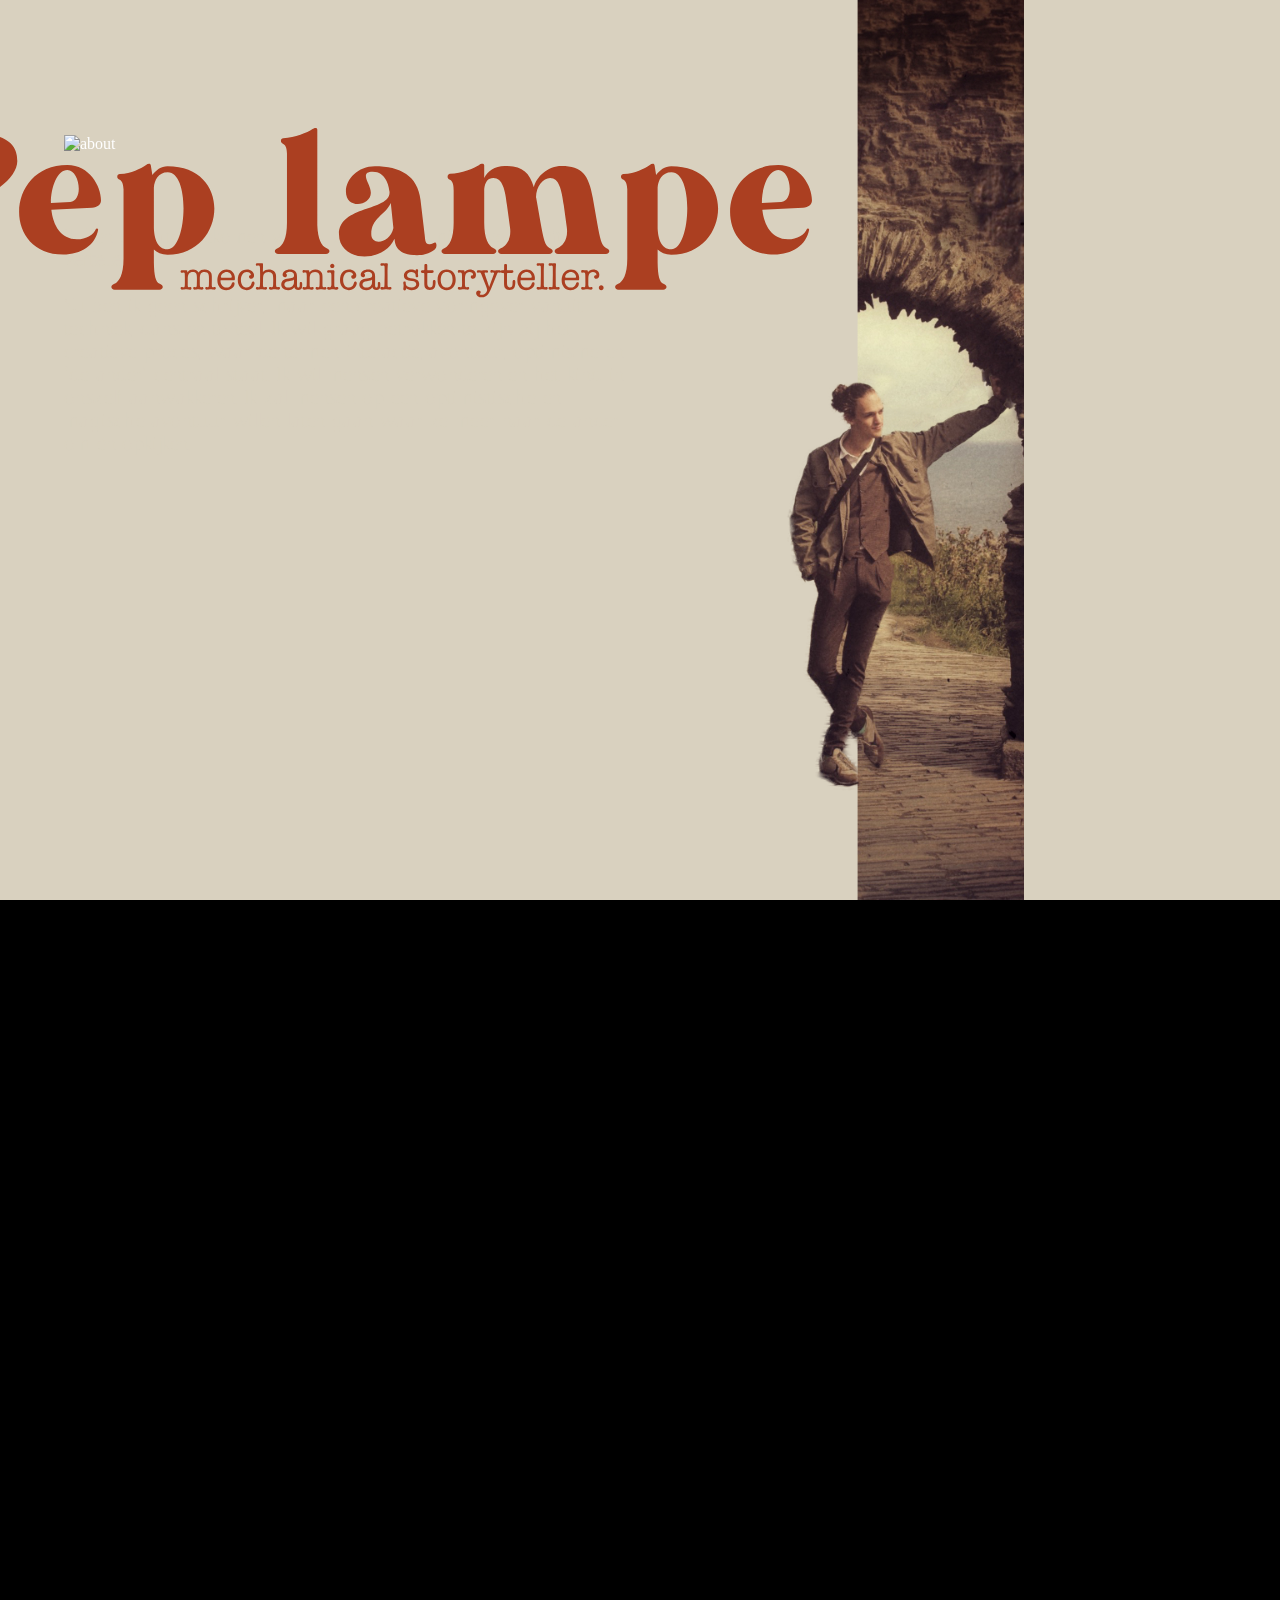
==== commit 37ab995e: "aboutPage_PepLamp" ====
--- a/index.html
+++ b/index.html
@@ -1,14 +1,29 @@
 <!doctype html>
 <html lang="en">
-  <head>
-    <meta charset="UTF-8" />
-    <meta name="viewport" content="width=device-width, initial-scale=1.0" />
-    <title>peplamp</title>
-    <link rel="stylesheet" href="./styles.css" />
-  </head>
-  <body>
-    <main class="hero" aria-label="Homepage"></main>
-    <div class="scroll-tint" aria-hidden="true"></div>
-    <script src="./script.js" defer></script>
-  </body>
-</html>
+<head>
+  <meta charset="UTF-8" />
+  <meta name="viewport" content="width=device-width, initial-scale=1.0" />
+  <title>peplamp</title>
+  <link rel="preconnect" href="https://fonts.googleapis.com" />
+  <link rel="preconnect" href="https://fonts.gstatic.com" crossorigin />
+  <link
+          href="https://fonts.googleapis.com/css2?family=Italiana&display=swap"
+          rel="stylesheet"
+  />
+  <link rel="stylesheet" href="./styles.css" />
+</head>
+<body>
+<main class="hero" aria-label="Homepage">
+  <img class="pep-lamp" src="./source/PepLamp.svg" alt="PepLamp" />
+  <img class="about-label" src="./source/About.svg" alt="about" />
+  <div class="intro-text">
+    Ik ben erachter gekomen wat ik wil doen in mijn leven: <strong> verhalen vertellen. </strong> <br> <br/>
+    Nu ben ik geen schrijver, maar een creatieve vormgever vanuit techniek, dans en toneel. Ik wil graag betrokken te zijn bij het creatieve proces, waar de termen interactie, avontuur, optimisme en ‘de ander’ centraal staat.
+
+    Ik wil mensen verwonderen en het kind in onszelf aanwakkeren. Ik zal mensen op een optimistische en magische avontuur willen laten gaan waar ze meer naar de ander om én opkijken.
+  </div>
+</main>
+<div class="scroll-tint" aria-hidden="true"></div>
+<script src="./script.js" defer></script>
+</body>
+</html>
--- a/styles.css
+++ b/styles.css
@@ -1,5 +1,8 @@
 :root {
   color-scheme: dark;
+  --rect-w-px: 0px;
+  --rect2-w-px: 0px;
+  --pep-slide-px: 0px;
 }
 
 html,
@@ -16,16 +19,58 @@
 .hero {
   position: fixed;
   inset: 0;
-  /* Layered backgrounds: overlay PNG on top of the photo */
-  background-image: url("./source/lonely_pep.png"), url("./source/background_rocks.jpg");
+  background-image: url("./source/lonely_pep.png"),
+  linear-gradient(#d9d1bf, #d9d1bf),
+  linear-gradient(#d9d1bf, #d9d1bf),
+  url("./source/background_rocks.jpg");
   background-repeat: no-repeat;
-  background-size: cover, cover;
-
-  /* Keep the 3/4-width vertical seam centered as the viewport changes */
-  background-position: 75% center, 75% center;
+  background-size: cover, var(--rect-w-px) 100vh, var(--rect2-w-px) 100vh, cover;
+  background-position: 75% center, left top, right top, 75% center;
   overflow: hidden;
   z-index: 0;
 }
+
+.pep-lamp {
+  position: absolute;
+  top: 10vw;
+  left: 0%;
+  width: min(80vw, 900px);
+  height: auto;
+  transform: translateX(calc(-105% + var(--pep-slide-px)));
+  z-index: 4;
+  pointer-events: none;
+  display: block;
+}
+
+.about-label {
+  position: absolute;
+  top: 15vh;
+  left: 5vw;
+  width: min(40vw, 280px);
+  height: auto;
+  z-index: 3;
+  pointer-events: none;
+  display: block;
+  fill: #d9d1bf;
+}
+
+.intro-text {
+  position: absolute;
+  top: 25vh;
+  left: 5vw;
+  width: 45vw;
+  max-width: 45vw;
+  color: #d9d1bf;
+  font-family: "Italiana", serif;
+  font-weight: 400;
+  font-size: 1.2em;
+  text-align: left;
+  letter-spacing: 0.02em;
+  line-height: 1.2;
+  z-index: 2;
+}
+
+
 
 .scroll-tint {
   position: fixed;
@@ -35,5 +80,4 @@
   opacity: var(--scroll-tint, 0);
   pointer-events: none;
   z-index: 10;
-}
-
+}
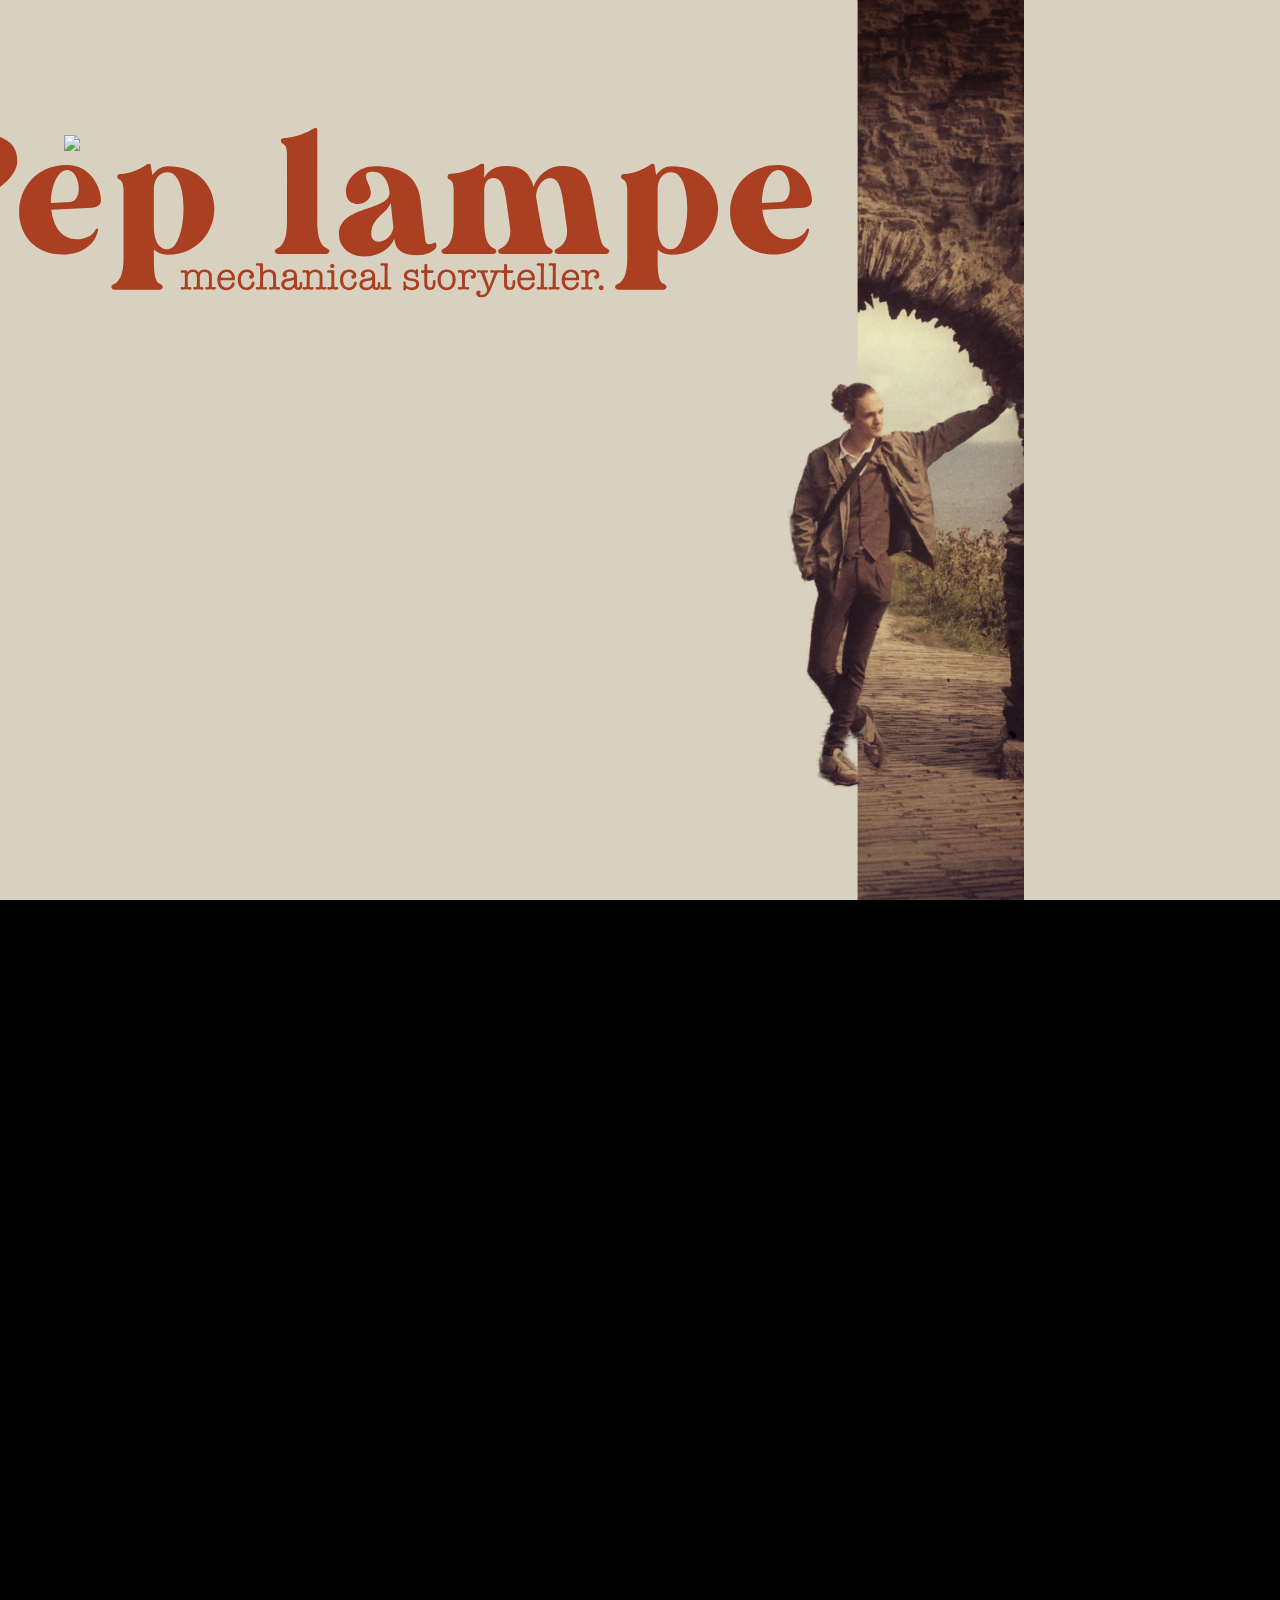
==== commit 4f6080d0: "Added start of Portfolio page" ====
--- a/index.html
+++ b/index.html
@@ -22,6 +22,7 @@
 
     Ik wil mensen verwonderen en het kind in onszelf aanwakkeren. Ik zal mensen op een optimistische en magische avontuur willen laten gaan waar ze meer naar de ander om én opkijken.
   </div>
+  <a class="portfolio-link" href="/portfolio">portfolio</a>
 </main>
 <div class="scroll-tint" aria-hidden="true"></div>
 <script src="./script.js" defer></script>
--- a/styles.css
+++ b/styles.css
@@ -1,3 +1,8 @@
+@font-face {
+  font-family: "Duke Charming DEMO";
+  src: url("./source/Duke Charming DEMO.otf") format("opentype");
+}
+
 :root {
   color-scheme: dark;
   --rect-w-px: 0px;
@@ -47,12 +52,16 @@
   top: 15vh;
   left: 5vw;
   width: min(40vw, 280px);
-  height: auto;
+  color: #d9d1bf;
+  font-family: "Duke Charming DEMO", serif;
+  font-size: clamp(2rem, 6vw, 5rem);
+  line-height: 1;
   z-index: 3;
   pointer-events: none;
   display: block;
-  fill: #d9d1bf;
 }
+
+
 
 .intro-text {
   position: absolute;
@@ -70,7 +79,43 @@
   z-index: 2;
 }
 
+.portfolio-link {
+  position: absolute;
+  left: 5vw;
+  top: calc(0vh + 13.5em);
+  color: #d9d1bf;
+  font-family: "Duke Charming DEMO", serif;
+  font-size: clamp(1.4rem, 3vw, 2.4rem);
+  line-height: 1;
+  text-decoration: none;
+  display: inline-block;
+  transform-origin: left center;
+  transition: transform 0.2s ease, letter-spacing 0.2s ease;
+  z-index: 2;
+}
 
+.portfolio-link::after {
+  content: "";
+  position: absolute;
+  left: 0;
+  bottom: -0.18em;
+  width: 100%;
+  height: 2px;
+  background: #d9d1bf;
+  transform: scaleX(0);
+  transform-origin: left center;
+  transition: transform 0.2s ease;
+}
+
+.portfolio-link:hover,
+.portfolio-link:focus-visible {
+  transform: scale(1.12);
+}
+
+.portfolio-link:hover::after,
+.portfolio-link:focus-visible::after {
+  transform: scaleX(1);
+}
 
 .scroll-tint {
   position: fixed;
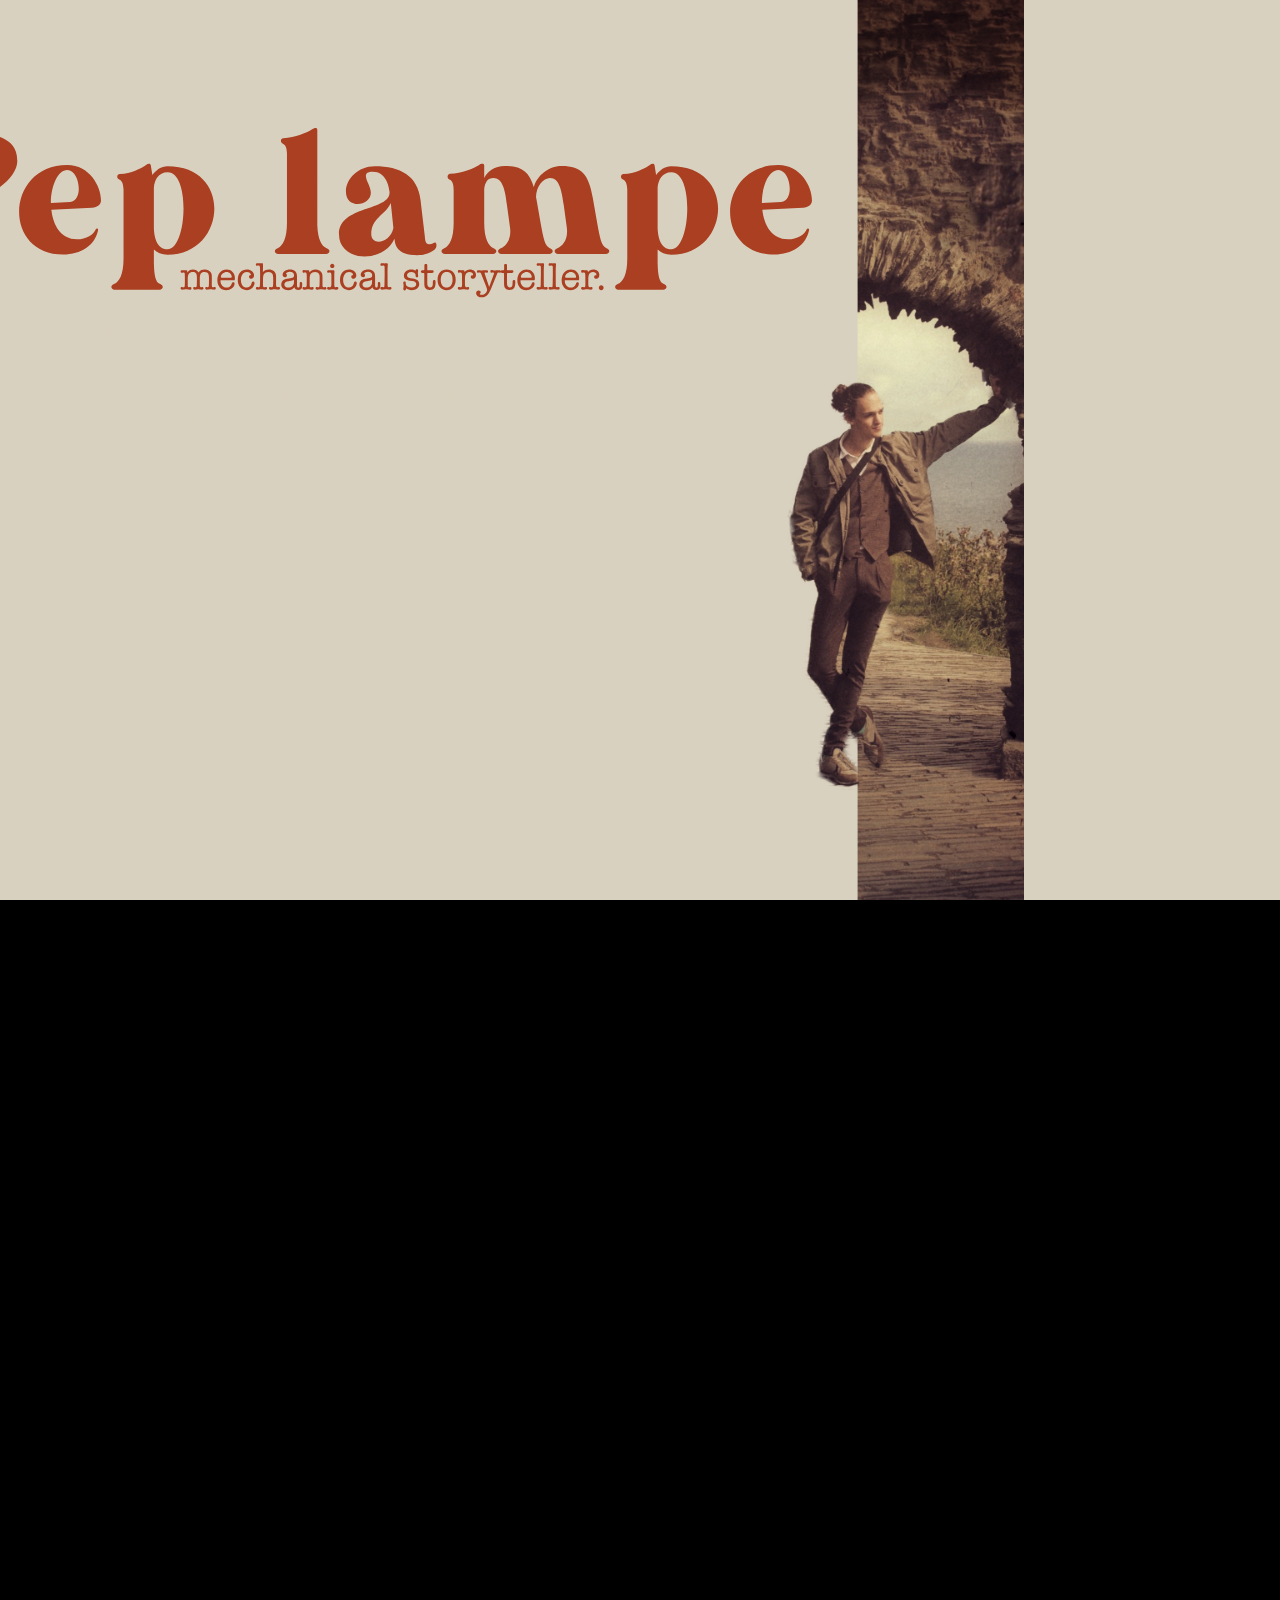
==== commit 00dcb137: "fixedAbout" ====
--- a/index.html
+++ b/index.html
@@ -15,7 +15,7 @@
 <body>
 <main class="hero" aria-label="Homepage">
   <img class="pep-lamp" src="./source/PepLamp.svg" alt="PepLamp" />
-  <img class="about-label" src="./source/About.svg" alt="about" />
+  <a class="about-label">About</a>
   <div class="intro-text">
     Ik ben erachter gekomen wat ik wil doen in mijn leven: <strong> verhalen vertellen. </strong> <br> <br/>
     Nu ben ik geen schrijver, maar een creatieve vormgever vanuit techniek, dans en toneel. Ik wil graag betrokken te zijn bij het creatieve proces, waar de termen interactie, avontuur, optimisme en ‘de ander’ centraal staat.
